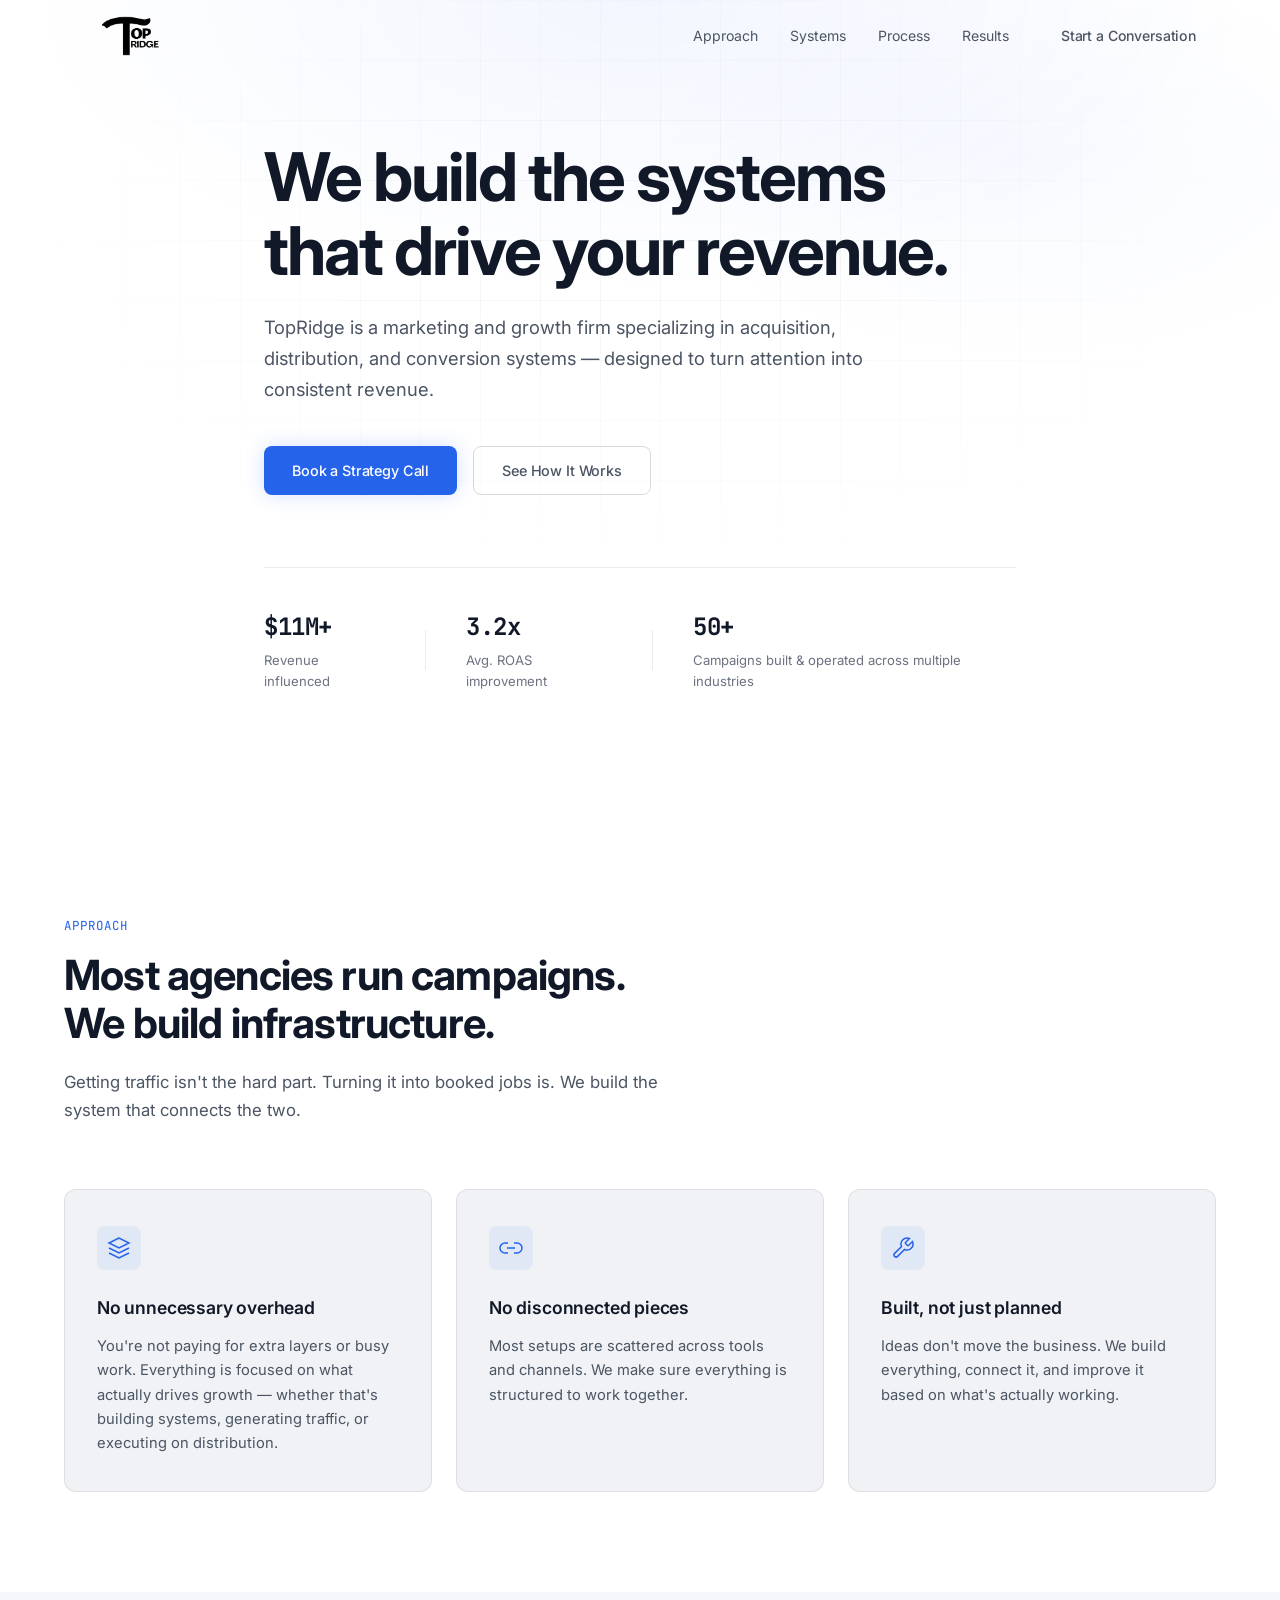
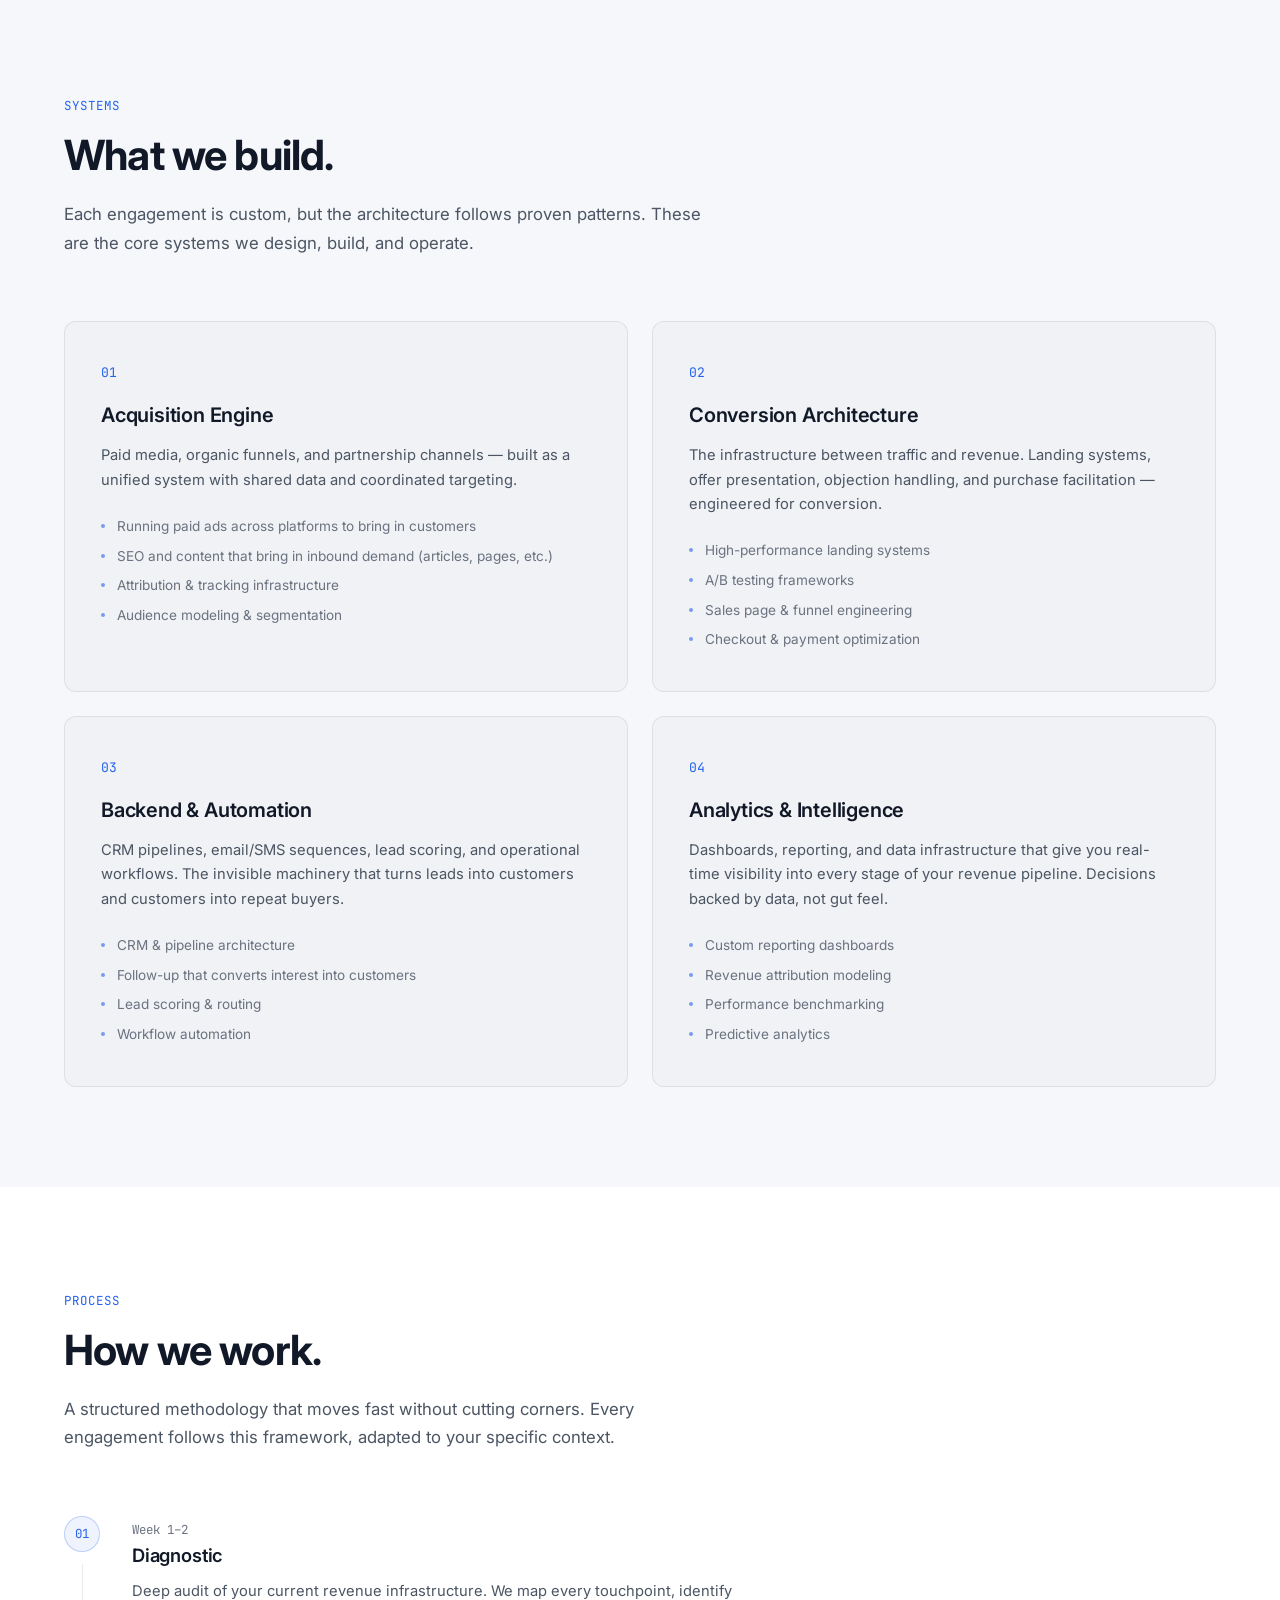
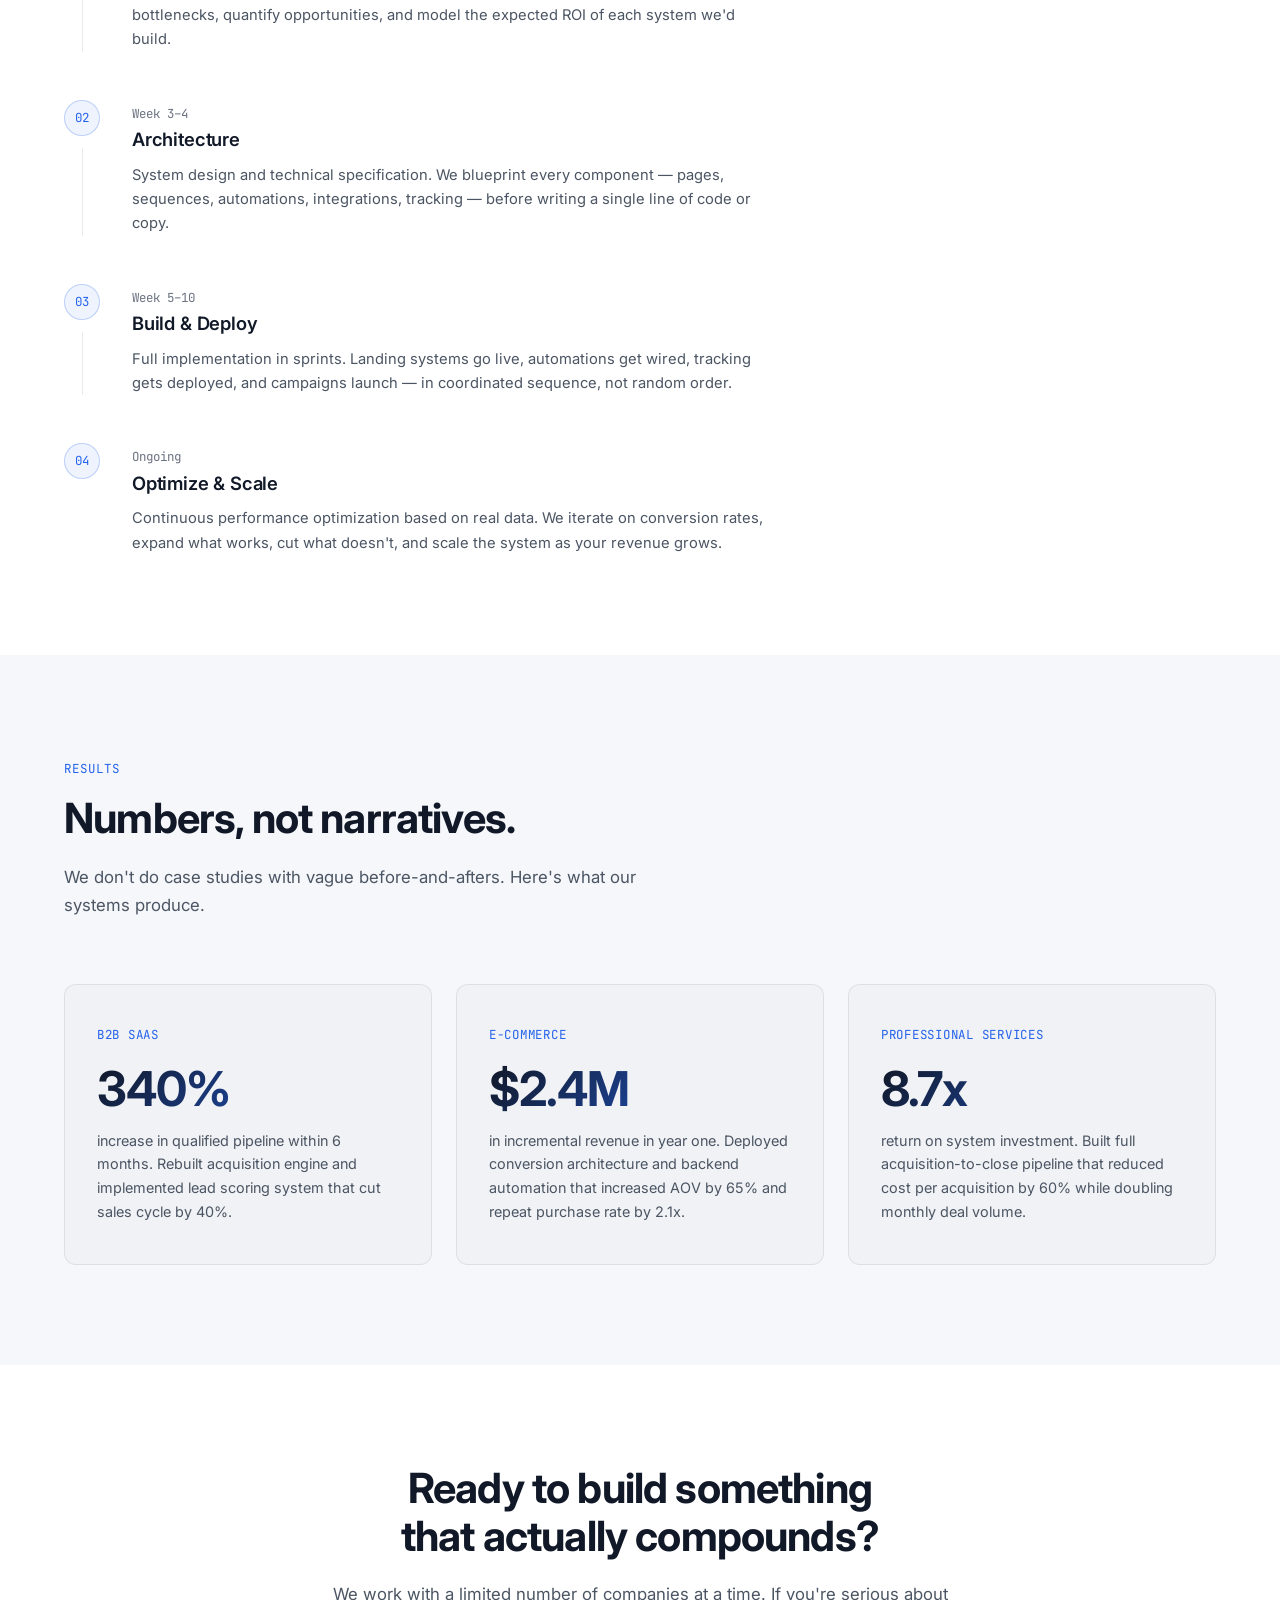
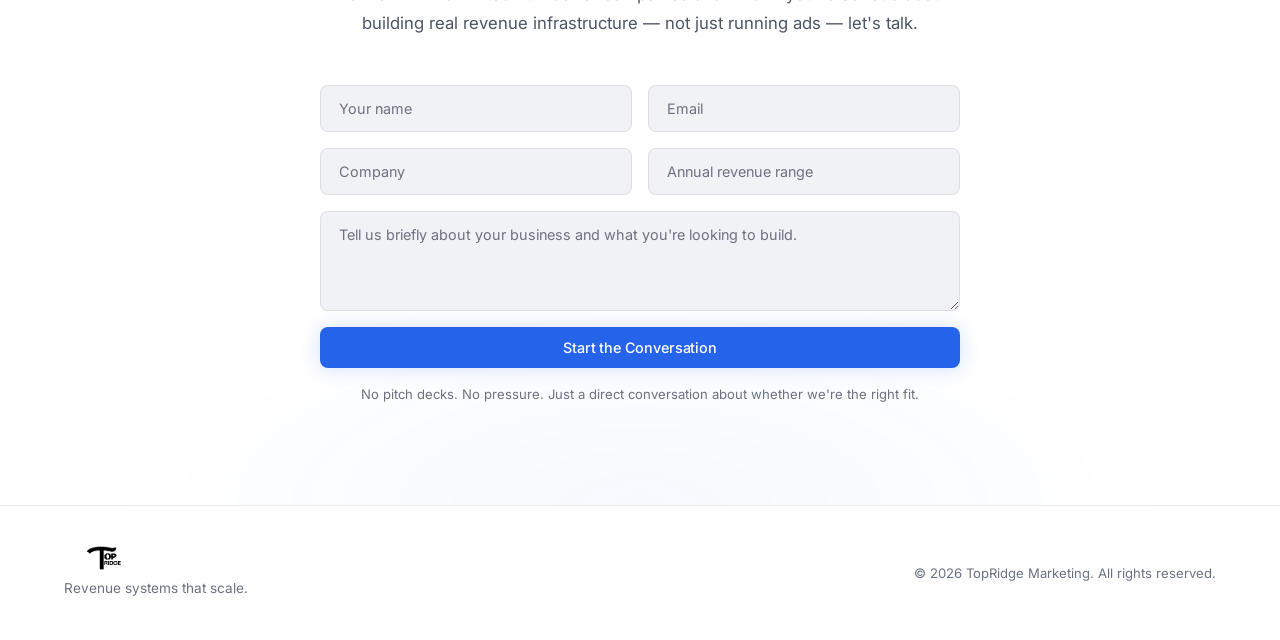
==== index.html @ 810e96fa "Increase hero/approach gaps, update system card copy" ====
<!DOCTYPE html>
<html lang="en">
<head>
  <meta charset="UTF-8">
  <meta name="viewport" content="width=device-width, initial-scale=1.0">
  <title>TopRidge Marketing — Revenue Systems That Scale</title>
  <meta name="description" content="TopRidge designs, builds, and scales systems that turn traffic into measurable revenue.">
  <link rel="preconnect" href="https://fonts.googleapis.com">
  <link rel="preconnect" href="https://fonts.gstatic.com" crossorigin>
  <link href="https://fonts.googleapis.com/css2?family=Inter:wght@300;400;500;600;700&family=JetBrains+Mono:wght@400;500&display=swap" rel="stylesheet">
  <link rel="stylesheet" href="styles.css">
  <link rel="icon" href="favicon.ico">
  <link rel="apple-touch-icon" href="apple-touch-icon.png">
</head>
<body>

  <!-- Navigation -->
  <nav class="nav" id="nav">
    <div class="nav-inner container">
      <a href="#" class="nav-logo"><img src="logo.png" alt="TopRidge" class="logo-img"></a>
      <div class="nav-links" id="navLinks">
        <a href="#approach">Approach</a>
        <a href="#systems">Systems</a>
        <a href="#process">Process</a>
        <a href="#results">Results</a>
        <a href="#contact" class="btn btn-sm">Start a Conversation</a>
      </div>
      <button class="nav-toggle" id="navToggle" aria-label="Toggle menu">
        <span></span><span></span>
      </button>
    </div>
  </nav>

  <!-- Hero -->
  <section class="hero">
    <div class="hero-bg">
      <div class="grid-overlay"></div>
    </div>
    <div class="container hero-content">
      <h1>We build the systems<br>that drive your revenue.</h1>
      <p class="hero-sub">TopRidge is a marketing and growth firm specializing in acquisition, distribution, and conversion systems — designed to turn attention into consistent revenue.</p>
      <div class="hero-actions">
        <a href="#contact" class="btn btn-primary">Book a Strategy Call</a>
        <a href="#approach" class="btn btn-ghost">See How It Works</a>
      </div>
      <div class="hero-metrics">
        <div class="metric">
          <span class="metric-value">$11M+</span>
          <span class="metric-label">Revenue influenced</span>
        </div>
        <div class="metric-divider"></div>
        <div class="metric">
          <span class="metric-value">3.2x</span>
          <span class="metric-label">Avg. ROAS improvement</span>
        </div>
        <div class="metric-divider"></div>
        <div class="metric">
          <span class="metric-value">50+</span>
          <span class="metric-label">Campaigns built & operated across multiple industries</span>
        </div>
      </div>
    </div>
  </section>

  <!-- Approach -->
  <section class="section" id="approach">
    <div class="container">
      <div class="section-header">
        <span class="section-tag">Approach</span>
        <h2>Most agencies run campaigns.<br>We build infrastructure.</h2>
        <p class="section-desc">Getting traffic isn't the hard part. Turning it into booked jobs is. We build the system that connects the two.</p>
      </div>
      <div class="approach-grid">
        <div class="approach-card">
          <div class="approach-icon">
            <svg width="24" height="24" viewBox="0 0 24 24" fill="none" stroke="currentColor" stroke-width="1.5">
              <path d="M12 2L2 7l10 5 10-5-10-5z"/><path d="M2 17l10 5 10-5"/><path d="M2 12l10 5 10-5"/>
            </svg>
          </div>
          <h3>No unnecessary overhead</h3>
          <p>You're not paying for extra layers or busy work. Everything is focused on what actually drives growth — whether that's building systems, generating traffic, or executing on distribution.</p>
        </div>
        <div class="approach-card">
          <div class="approach-icon">
            <svg width="24" height="24" viewBox="0 0 24 24" fill="none" stroke="currentColor" stroke-width="1.5">
              <path d="M15 7h3a5 5 0 0 1 0 10h-3M9 17H6a5 5 0 0 1 0-10h3"/><line x1="8" y1="12" x2="16" y2="12"/>
            </svg>
          </div>
          <h3>No disconnected pieces</h3>
          <p>Most setups are scattered across tools and channels. We make sure everything is structured to work together.</p>
        </div>
        <div class="approach-card">
          <div class="approach-icon">
            <svg width="24" height="24" viewBox="0 0 24 24" fill="none" stroke="currentColor" stroke-width="1.5">
              <path d="M14.7 6.3a1 1 0 0 0 0 1.4l1.6 1.6a1 1 0 0 0 1.4 0l3.77-3.77a6 6 0 0 1-7.94 7.94l-6.91 6.91a2.12 2.12 0 0 1-3-3l6.91-6.91a6 6 0 0 1 7.94-7.94l-3.76 3.76z"/>
            </svg>
          </div>
          <h3>Built, not just planned</h3>
          <p>Ideas don't move the business. We build everything, connect it, and improve it based on what's actually working.</p>
        </div>
      </div>
    </div>
  </section>

  <!-- Systems -->
  <section class="section section-dark" id="systems">
    <div class="container">
      <div class="section-header">
        <span class="section-tag">Systems</span>
        <h2>What we build.</h2>
        <p class="section-desc">Each engagement is custom, but the architecture follows proven patterns. These are the core systems we design, build, and operate.</p>
      </div>
      <div class="systems-grid">
        <div class="system-card">
          <div class="system-number">01</div>
          <h3>Acquisition Engine</h3>
          <p>Paid media, organic funnels, and partnership channels — built as a unified system with shared data and coordinated targeting.</p>
          <ul class="system-details">
            <li>Running paid ads across platforms to bring in customers</li>
            <li>SEO and content that bring in inbound demand (articles, pages, etc.)</li>
            <li>Attribution & tracking infrastructure</li>
            <li>Audience modeling & segmentation</li>
          </ul>
        </div>
        <div class="system-card">
          <div class="system-number">02</div>
          <h3>Conversion Architecture</h3>
          <p>The infrastructure between traffic and revenue. Landing systems, offer presentation, objection handling, and purchase facilitation — engineered for conversion.</p>
          <ul class="system-details">
            <li>High-performance landing systems</li>
            <li>A/B testing frameworks</li>
            <li>Sales page & funnel engineering</li>
            <li>Checkout & payment optimization</li>
          </ul>
        </div>
        <div class="system-card">
          <div class="system-number">03</div>
          <h3>Backend & Automation</h3>
          <p>CRM pipelines, email/SMS sequences, lead scoring, and operational workflows. The invisible machinery that turns leads into customers and customers into repeat buyers.</p>
          <ul class="system-details">
            <li>CRM & pipeline architecture</li>
            <li>Follow-up that converts interest into customers</li>
            <li>Lead scoring & routing</li>
            <li>Workflow automation</li>
          </ul>
        </div>
        <div class="system-card">
          <div class="system-number">04</div>
          <h3>Analytics & Intelligence</h3>
          <p>Dashboards, reporting, and data infrastructure that give you real-time visibility into every stage of your revenue pipeline. Decisions backed by data, not gut feel.</p>
          <ul class="system-details">
            <li>Custom reporting dashboards</li>
            <li>Revenue attribution modeling</li>
            <li>Performance benchmarking</li>
            <li>Predictive analytics</li>
          </ul>
        </div>
      </div>
    </div>
  </section>

  <!-- Process -->
  <section class="section" id="process">
    <div class="container">
      <div class="section-header">
        <span class="section-tag">Process</span>
        <h2>How we work.</h2>
        <p class="section-desc">A structured methodology that moves fast without cutting corners. Every engagement follows this framework, adapted to your specific context.</p>
      </div>
      <div class="process-timeline">
        <div class="process-step">
          <div class="process-marker">
            <span class="process-num">01</span>
            <div class="process-line"></div>
          </div>
          <div class="process-content">
            <span class="process-duration">Week 1–2</span>
            <h3>Diagnostic</h3>
            <p>Deep audit of your current revenue infrastructure. We map every touchpoint, identify bottlenecks, quantify opportunities, and model the expected ROI of each system we'd build.</p>
          </div>
        </div>
        <div class="process-step">
          <div class="process-marker">
            <span class="process-num">02</span>
            <div class="process-line"></div>
          </div>
          <div class="process-content">
            <span class="process-duration">Week 3–4</span>
            <h3>Architecture</h3>
            <p>System design and technical specification. We blueprint every component — pages, sequences, automations, integrations, tracking — before writing a single line of code or copy.</p>
          </div>
        </div>
        <div class="process-step">
          <div class="process-marker">
            <span class="process-num">03</span>
            <div class="process-line"></div>
          </div>
          <div class="process-content">
            <span class="process-duration">Week 5–10</span>
            <h3>Build & Deploy</h3>
            <p>Full implementation in sprints. Landing systems go live, automations get wired, tracking gets deployed, and campaigns launch — in coordinated sequence, not random order.</p>
          </div>
        </div>
        <div class="process-step">
          <div class="process-marker">
            <span class="process-num">04</span>
            <div class="process-line"></div>
          </div>
          <div class="process-content">
            <span class="process-duration">Ongoing</span>
            <h3>Optimize & Scale</h3>
            <p>Continuous performance optimization based on real data. We iterate on conversion rates, expand what works, cut what doesn't, and scale the system as your revenue grows.</p>
          </div>
        </div>
      </div>
    </div>
  </section>

  <!-- Results -->
  <section class="section section-dark" id="results">
    <div class="container">
      <div class="section-header">
        <span class="section-tag">Results</span>
        <h2>Numbers, not narratives.</h2>
        <p class="section-desc">We don't do case studies with vague before-and-afters. Here's what our systems produce.</p>
      </div>
      <div class="results-grid">
        <div class="result-card">
          <div class="result-category">B2B SaaS</div>
          <div class="result-stat">340%</div>
          <div class="result-context">increase in qualified pipeline within 6 months. Rebuilt acquisition engine and implemented lead scoring system that cut sales cycle by 40%.</div>
        </div>
        <div class="result-card">
          <div class="result-category">E-Commerce</div>
          <div class="result-stat">$2.4M</div>
          <div class="result-context">in incremental revenue in year one. Deployed conversion architecture and backend automation that increased AOV by 65% and repeat purchase rate by 2.1x.</div>
        </div>
        <div class="result-card">
          <div class="result-category">Professional Services</div>
          <div class="result-stat">8.7x</div>
          <div class="result-context">return on system investment. Built full acquisition-to-close pipeline that reduced cost per acquisition by 60% while doubling monthly deal volume.</div>
        </div>
      </div>
    </div>
  </section>

  <!-- CTA -->
  <section class="section section-cta" id="contact">
    <div class="container">
      <div class="cta-content">
        <h2>Ready to build something<br>that actually compounds?</h2>
        <p>We work with a limited number of companies at a time. If you're serious about building real revenue infrastructure — not just running ads — let's talk.</p>
        <div class="cta-form-wrapper">
          <form class="cta-form" id="contactForm" action="https://formspree.io/f/placeholder" method="POST">
            <div class="form-row">
              <input type="text" name="name" placeholder="Your name" required>
              <input type="email" name="email" placeholder="Email" required>
            </div>
            <div class="form-row">
              <input type="text" name="company" placeholder="Company">
              <input type="text" name="revenue" placeholder="Annual revenue range">
            </div>
            <textarea name="message" placeholder="Tell us briefly about your business and what you're looking to build." rows="4"></textarea>
            <button type="submit" class="btn btn-primary btn-full">Start the Conversation</button>
          </form>
          <p class="cta-note">No pitch decks. No pressure. Just a direct conversation about whether we're the right fit.</p>
        </div>
      </div>
    </div>
  </section>

  <!-- Footer -->
  <footer class="footer">
    <div class="container footer-inner">
      <div class="footer-left">
        <a href="#" class="nav-logo"><img src="logo.png" alt="TopRidge" height="24"></a>
        <p class="footer-tagline">Revenue systems that scale.</p>
      </div>
      <div class="footer-right">
        <p>&copy; 2026 TopRidge Marketing. All rights reserved.</p>
      </div>
    </div>
  </footer>

  <script src="main.js"></script>
</body>
</html>
---- styles.css ----
/* ============================================
   TopRidge Marketing — Stylesheet
   ============================================ */

:root {
  --bg-primary: #ffffff;
  --bg-secondary: #f5f7fa;
  --bg-card: #f0f2f5;
  --bg-card-hover: #e8ebf0;
  --border: rgba(0, 0, 0, 0.08);
  --border-hover: rgba(0, 0, 0, 0.15);
  
  --text-primary: #111827;
  --text-secondary: #4b5563;
  --text-muted: #6b7280;
  
  --accent: #2563eb;
  --accent-dim: rgba(37, 99, 235, 0.08);
  --accent-glow: rgba(37, 99, 235, 0.2);
  
  --font-sans: 'Inter', -apple-system, BlinkMacSystemFont, sans-serif;
  --font-mono: 'JetBrains Mono', monospace;
  
  --radius: 8px;
  --radius-lg: 12px;
  --transition: 0.2s ease;
}

*, *::before, *::after {
  margin: 0;
  padding: 0;
  box-sizing: border-box;
}

html {
  scroll-behavior: smooth;
  -webkit-font-smoothing: antialiased;
  -moz-osx-font-smoothing: grayscale;
}

body {
  font-family: var(--font-sans);
  background: var(--bg-primary);
  color: var(--text-primary);
  line-height: 1.6;
  overflow-x: hidden;
}

.container {
  max-width: 1200px;
  margin: 0 auto;
  padding: 0 24px;
}

a {
  color: inherit;
  text-decoration: none;
}

/* ---- Buttons ---- */

.btn {
  display: inline-flex;
  align-items: center;
  justify-content: center;
  padding: 12px 28px;
  border-radius: var(--radius);
  font-family: var(--font-sans);
  font-size: 0.9rem;
  font-weight: 500;
  letter-spacing: -0.01em;
  cursor: pointer;
  transition: all var(--transition);
  border: none;
  outline: none;
}

.btn-sm {
  padding: 8px 20px;
  font-size: 0.85rem;
}

.btn-primary {
  background: var(--accent);
  color: #fff;
  box-shadow: 0 0 20px var(--accent-glow);
}

.btn-primary:hover {
  background: #5d8aff;
  box-shadow: 0 0 30px var(--accent-glow);
  transform: translateY(-1px);
}

.btn-ghost {
  background: transparent;
  color: var(--text-secondary);
  border: 1px solid var(--border-hover);
}

.btn-ghost:hover {
  color: var(--text-primary);
  border-color: rgba(0, 0, 0, 0.25);
}

.btn-full {
  width: 100%;
}

/* ---- Navigation ---- */

.nav {
  position: fixed;
  top: 0;
  left: 0;
  right: 0;
  z-index: 100;
  padding: 16px 0;
  transition: all 0.3s ease;
}

.nav.scrolled {
  background: rgba(255, 255, 255, 0.9);
  backdrop-filter: blur(20px);
  border-bottom: 1px solid var(--border);
  padding: 12px 0;
}

.nav-inner {
  display: flex;
  align-items: center;
  justify-content: space-between;
}

.nav-logo {
  display: flex;
  align-items: center;
  gap: 10px;
  font-weight: 600;
  font-size: 1.1rem;
  letter-spacing: -0.02em;
}

.logo-img {
  height: 40px;
  width: auto;
  display: block;
}

.logo-mark {
  color: var(--accent);
}

.nav-links {
  display: flex;
  align-items: center;
  gap: 32px;
}

.nav-links a {
  font-size: 0.88rem;
  color: var(--text-secondary);
  transition: color var(--transition);
}

.nav-links a:hover {
  color: var(--text-primary);
}

.nav-toggle {
  display: none;
  flex-direction: column;
  gap: 5px;
  background: none;
  border: none;
  cursor: pointer;
  padding: 4px;
}

.nav-toggle span {
  display: block;
  width: 22px;
  height: 1.5px;
  background: var(--text-secondary);
  transition: all 0.3s ease;
}

/* ---- Hero ---- */

.hero {
  position: relative;
  display: flex;
  align-items: center;
  padding: 140px 0 120px;
  overflow: hidden;
}

.hero-bg {
  position: absolute;
  inset: 0;
  background: 
    radial-gradient(ellipse 80% 60% at 50% 0%, rgba(37, 99, 235, 0.06) 0%, transparent 60%),
    radial-gradient(ellipse 60% 50% at 80% 20%, rgba(37, 99, 235, 0.03) 0%, transparent 50%);
}

.grid-overlay {
  position: absolute;
  inset: 0;
  background-image: 
    linear-gradient(rgba(0, 0, 0, 0.03) 1px, transparent 1px),
    linear-gradient(90deg, rgba(0, 0, 0, 0.03) 1px, transparent 1px);
  background-size: 60px 60px;
  mask-image: radial-gradient(ellipse 70% 60% at 50% 30%, black 20%, transparent 70%);
  -webkit-mask-image: radial-gradient(ellipse 70% 60% at 50% 30%, black 20%, transparent 70%);
}

.hero-content {
  position: relative;
  z-index: 1;
  max-width: 800px;
}

.hero-badge {
  display: inline-block;
  padding: 6px 16px;
  background: var(--accent-dim);
  border: 1px solid rgba(74, 124, 255, 0.15);
  border-radius: 100px;
  font-size: 0.82rem;
  color: var(--accent);
  font-weight: 500;
  margin-bottom: 28px;
  letter-spacing: -0.01em;
}

.hero h1 {
  font-size: clamp(2.5rem, 5.5vw, 4.2rem);
  font-weight: 700;
  line-height: 1.1;
  letter-spacing: -0.03em;
  margin-bottom: 24px;
}

.hero-sub {
  font-size: 1.15rem;
  color: var(--text-secondary);
  line-height: 1.7;
  max-width: 600px;
  margin-bottom: 40px;
}

.hero-actions {
  display: flex;
  gap: 16px;
  margin-bottom: 72px;
}

.hero-metrics {
  display: flex;
  align-items: center;
  gap: 40px;
  padding-top: 40px;
  border-top: 1px solid var(--border);
}

.metric-value {
  display: block;
  font-size: 1.5rem;
  font-weight: 700;
  letter-spacing: -0.02em;
  font-family: var(--font-mono);
}

.metric-label {
  display: block;
  font-size: 0.82rem;
  color: var(--text-muted);
  margin-top: 4px;
}

.metric-divider {
  width: 1px;
  height: 40px;
  background: var(--border);
}

/* ---- Sections ---- */

.section {
  padding: 100px 0;
}

.section-dark {
  background: var(--bg-secondary);
}

.section-header {
  max-width: 640px;
  margin-bottom: 64px;
}

.section-tag {
  display: inline-block;
  font-family: var(--font-mono);
  font-size: 0.78rem;
  color: var(--accent);
  text-transform: uppercase;
  letter-spacing: 0.08em;
  margin-bottom: 16px;
}

.section-header h2 {
  font-size: clamp(1.8rem, 3.5vw, 2.6rem);
  font-weight: 700;
  line-height: 1.15;
  letter-spacing: -0.02em;
  margin-bottom: 20px;
}

.section-desc {
  font-size: 1.05rem;
  color: var(--text-secondary);
  line-height: 1.7;
}

/* ---- Approach Grid ---- */

.approach-grid {
  display: grid;
  grid-template-columns: repeat(3, 1fr);
  gap: 24px;
}

.approach-card {
  padding: 36px 32px;
  background: var(--bg-card);
  border: 1px solid var(--border);
  border-radius: var(--radius-lg);
  transition: all var(--transition);
}

.approach-card:hover {
  background: var(--bg-card-hover);
  border-color: var(--border-hover);
  transform: translateY(-2px);
}

.approach-icon {
  width: 44px;
  height: 44px;
  display: flex;
  align-items: center;
  justify-content: center;
  background: var(--accent-dim);
  border-radius: var(--radius);
  color: var(--accent);
  margin-bottom: 24px;
}

.approach-card h3 {
  font-size: 1.1rem;
  font-weight: 600;
  margin-bottom: 12px;
  letter-spacing: -0.01em;
}

.approach-card p {
  font-size: 0.92rem;
  color: var(--text-secondary);
  line-height: 1.65;
}

/* ---- Systems Grid ---- */

.systems-grid {
  display: grid;
  grid-template-columns: repeat(2, 1fr);
  gap: 24px;
}

.system-card {
  padding: 40px 36px;
  background: var(--bg-card);
  border: 1px solid var(--border);
  border-radius: var(--radius-lg);
  transition: all var(--transition);
}

.system-card:hover {
  border-color: var(--border-hover);
}

.system-number {
  font-family: var(--font-mono);
  font-size: 0.82rem;
  color: var(--accent);
  margin-bottom: 16px;
}

.system-card h3 {
  font-size: 1.25rem;
  font-weight: 600;
  letter-spacing: -0.01em;
  margin-bottom: 12px;
}

.system-card p {
  font-size: 0.92rem;
  color: var(--text-secondary);
  line-height: 1.65;
  margin-bottom: 24px;
}

.system-details {
  list-style: none;
  display: flex;
  flex-direction: column;
  gap: 8px;
}

.system-details li {
  font-size: 0.85rem;
  color: var(--text-muted);
  padding-left: 16px;
  position: relative;
}

.system-details li::before {
  content: '';
  position: absolute;
  left: 0;
  top: 8px;
  width: 4px;
  height: 4px;
  background: var(--accent);
  border-radius: 50%;
  opacity: 0.6;
}

/* ---- Process Timeline ---- */

.process-timeline {
  max-width: 700px;
}

.process-step {
  display: flex;
  gap: 32px;
  padding-bottom: 48px;
}

.process-step:last-child {
  padding-bottom: 0;
}

.process-step:last-child .process-line {
  display: none;
}

.process-marker {
  display: flex;
  flex-direction: column;
  align-items: center;
  flex-shrink: 0;
}

.process-num {
  font-family: var(--font-mono);
  font-size: 0.78rem;
  color: var(--accent);
  width: 36px;
  height: 36px;
  display: flex;
  align-items: center;
  justify-content: center;
  background: var(--accent-dim);
  border: 1px solid rgba(37, 99, 235, 0.25);
  border-radius: 50%;
  flex-shrink: 0;
}

.process-line {
  width: 1px;
  flex: 1;
  background: var(--border);
  margin-top: 12px;
}

.process-duration {
  font-family: var(--font-mono);
  font-size: 0.78rem;
  color: var(--text-muted);
  margin-bottom: 8px;
}

.process-content h3 {
  font-size: 1.15rem;
  font-weight: 600;
  letter-spacing: -0.01em;
  margin-bottom: 8px;
}

.process-content p {
  font-size: 0.92rem;
  color: var(--text-secondary);
  line-height: 1.65;
}

/* ---- Results ---- */

.results-grid {
  display: grid;
  grid-template-columns: repeat(3, 1fr);
  gap: 24px;
}

.result-card {
  padding: 40px 32px;
  background: var(--bg-card);
  border: 1px solid var(--border);
  border-radius: var(--radius-lg);
  transition: all var(--transition);
}

.result-card:hover {
  border-color: var(--border-hover);
  transform: translateY(-2px);
}

.result-category {
  font-family: var(--font-mono);
  font-size: 0.78rem;
  color: var(--accent);
  text-transform: uppercase;
  letter-spacing: 0.06em;
  margin-bottom: 20px;
}

.result-stat {
  font-size: 3rem;
  font-weight: 700;
  letter-spacing: -0.03em;
  line-height: 1;
  margin-bottom: 16px;
  background: linear-gradient(135deg, #111827 0%, var(--accent) 100%);
  -webkit-background-clip: text;
  -webkit-text-fill-color: transparent;
  background-clip: text;
}

.result-context {
  font-size: 0.9rem;
  color: var(--text-secondary);
  line-height: 1.65;
}

/* ---- CTA / Contact ---- */

.section-cta {
  background: 
    radial-gradient(ellipse 70% 50% at 50% 100%, rgba(37, 99, 235, 0.04) 0%, transparent 60%),
    var(--bg-primary);
}

.cta-content {
  max-width: 640px;
  margin: 0 auto;
  text-align: center;
}

.cta-content h2 {
  font-size: clamp(1.8rem, 3.5vw, 2.6rem);
  font-weight: 700;
  letter-spacing: -0.02em;
  line-height: 1.15;
  margin-bottom: 20px;
}

.cta-content > p {
  font-size: 1.05rem;
  color: var(--text-secondary);
  line-height: 1.7;
  margin-bottom: 48px;
}

.cta-form {
  display: flex;
  flex-direction: column;
  gap: 16px;
  text-align: left;
}

.form-row {
  display: grid;
  grid-template-columns: 1fr 1fr;
  gap: 16px;
}

.cta-form input,
.cta-form textarea {
  width: 100%;
  padding: 14px 18px;
  background: var(--bg-card);
  border: 1px solid var(--border);
  border-radius: var(--radius);
  color: var(--text-primary);
  font-family: var(--font-sans);
  font-size: 0.9rem;
  outline: none;
  transition: border-color var(--transition);
}

.cta-form input::placeholder,
.cta-form textarea::placeholder {
  color: var(--text-muted);
}

.cta-form input:focus,
.cta-form textarea:focus {
  border-color: var(--accent);
}

.cta-form textarea {
  resize: vertical;
  min-height: 100px;
}

.cta-note {
  font-size: 0.82rem;
  color: var(--text-muted);
  margin-top: 16px;
  text-align: center;
}

/* ---- Footer ---- */

.footer {
  padding: 40px 0;
  border-top: 1px solid var(--border);
}

.footer-inner {
  display: flex;
  align-items: center;
  justify-content: space-between;
}

.footer-tagline {
  font-size: 0.85rem;
  color: var(--text-muted);
  margin-top: 8px;
}

.footer-right p {
  font-size: 0.82rem;
  color: var(--text-muted);
}

/* ---- Animations ---- */

.fade-up {
  opacity: 0;
  transform: translateY(24px);
  transition: opacity 0.6s ease, transform 0.6s ease;
}

.fade-up.visible {
  opacity: 1;
  transform: translateY(0);
}

/* ---- Responsive ---- */

@media (max-width: 900px) {
  .approach-grid,
  .results-grid {
    grid-template-columns: 1fr;
  }
  
  .systems-grid {
    grid-template-columns: 1fr;
  }
  
  .hero-metrics {
    flex-direction: column;
    align-items: flex-start;
    gap: 24px;
  }
  
  .metric-divider {
    display: none;
  }
  
  .form-row {
    grid-template-columns: 1fr;
  }
}

@media (max-width: 768px) {
  .nav-links {
    display: none;
    position: fixed;
    top: 0;
    left: 0;
    right: 0;
    bottom: 0;
    background: var(--bg-primary);
    border: none;
    flex-direction: column;
    align-items: center;
    justify-content: center;
    gap: 28px;
    z-index: 99;
  }
  
  .nav-links.open {
    display: flex;
  }
  
  .nav-links a {
    font-size: 1.1rem;
  }
  
  .nav-toggle {
    display: flex;
    z-index: 101;
  }
  
  .nav-toggle.active span:first-child {
    transform: rotate(45deg) translate(4px, 4px);
  }
  
  .nav-toggle.active span:last-child {
    transform: rotate(-45deg) translate(4px, -4px);
  }
  
  .hero {
    padding: 80px 0 40px;
  }
  
  .nav-logo {
    margin-left: 0;
    flex-shrink: 0;
  }
  
  .hero-actions {
    flex-direction: column;
    margin-bottom: 48px;
  }
  
  .section {
    padding: 60px 0;
  }
  
  .footer-inner {
    flex-direction: column;
    gap: 16px;
    text-align: center;
  }
}
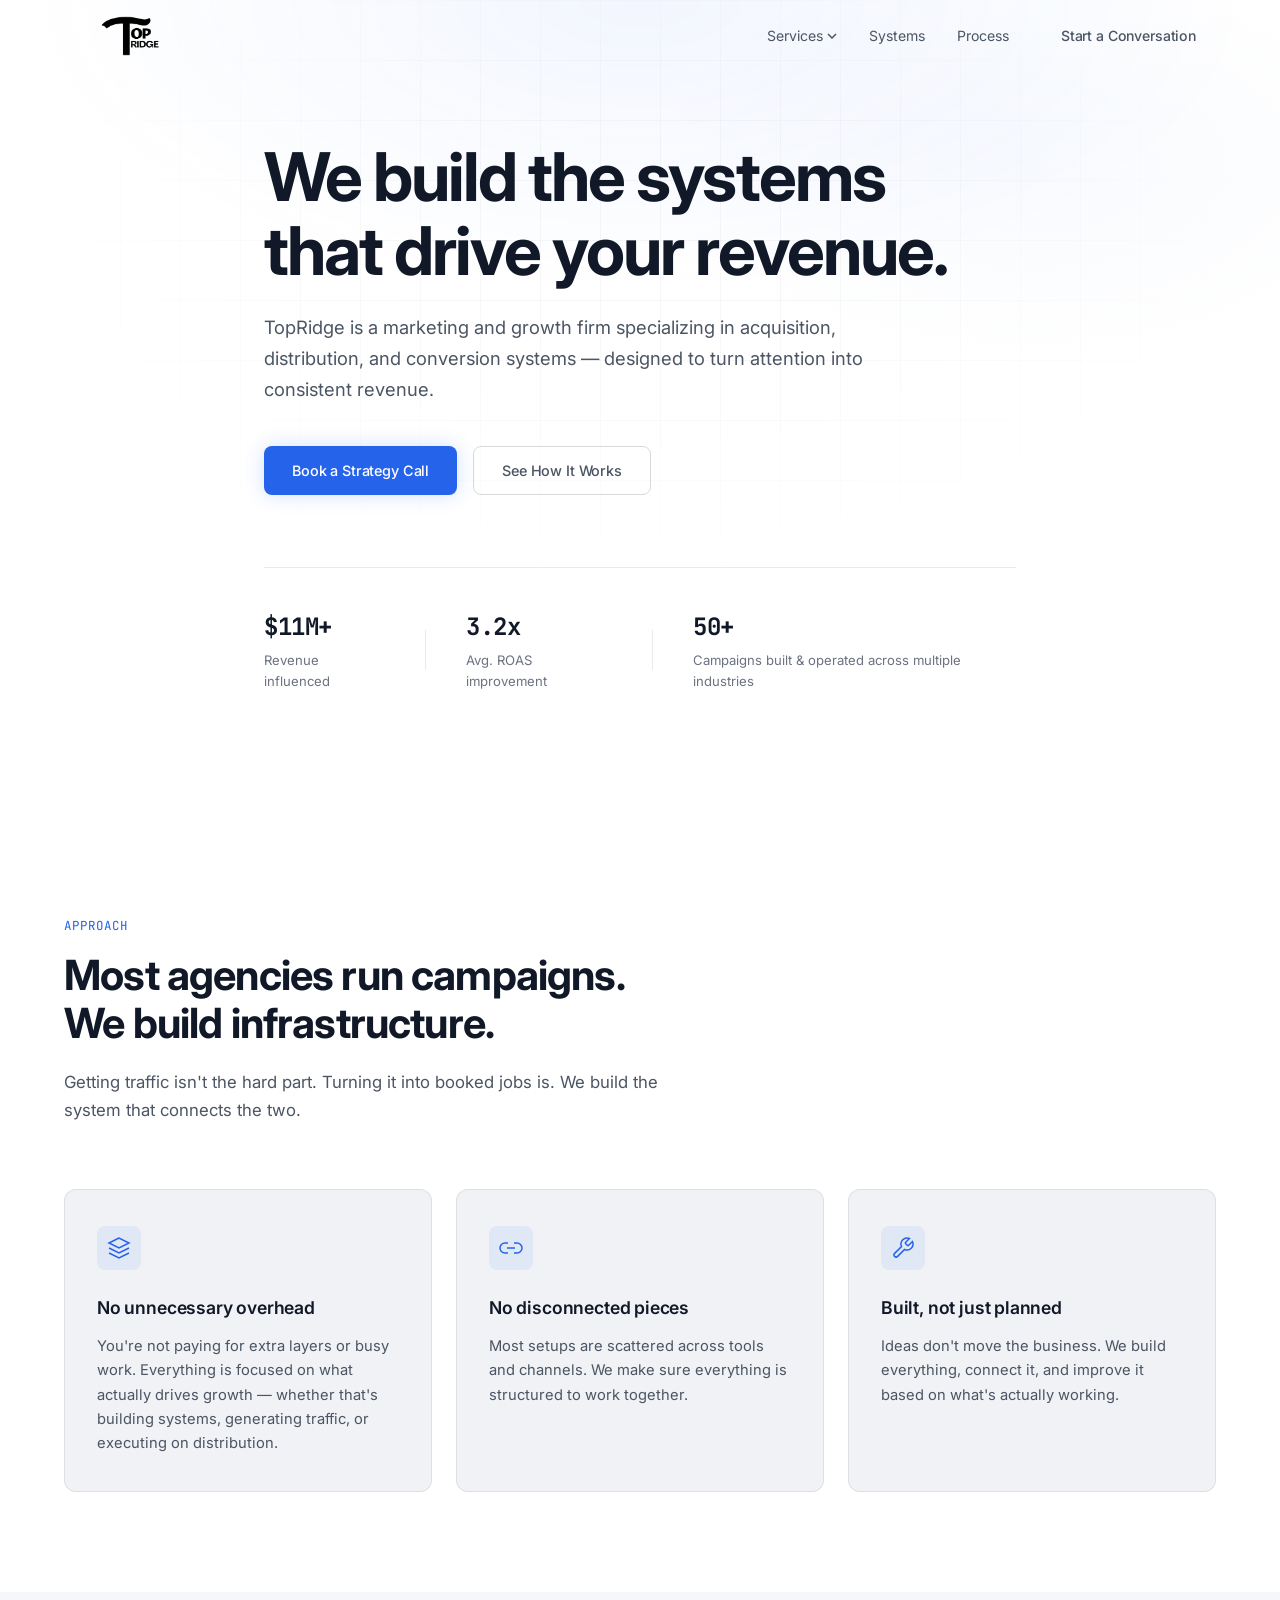
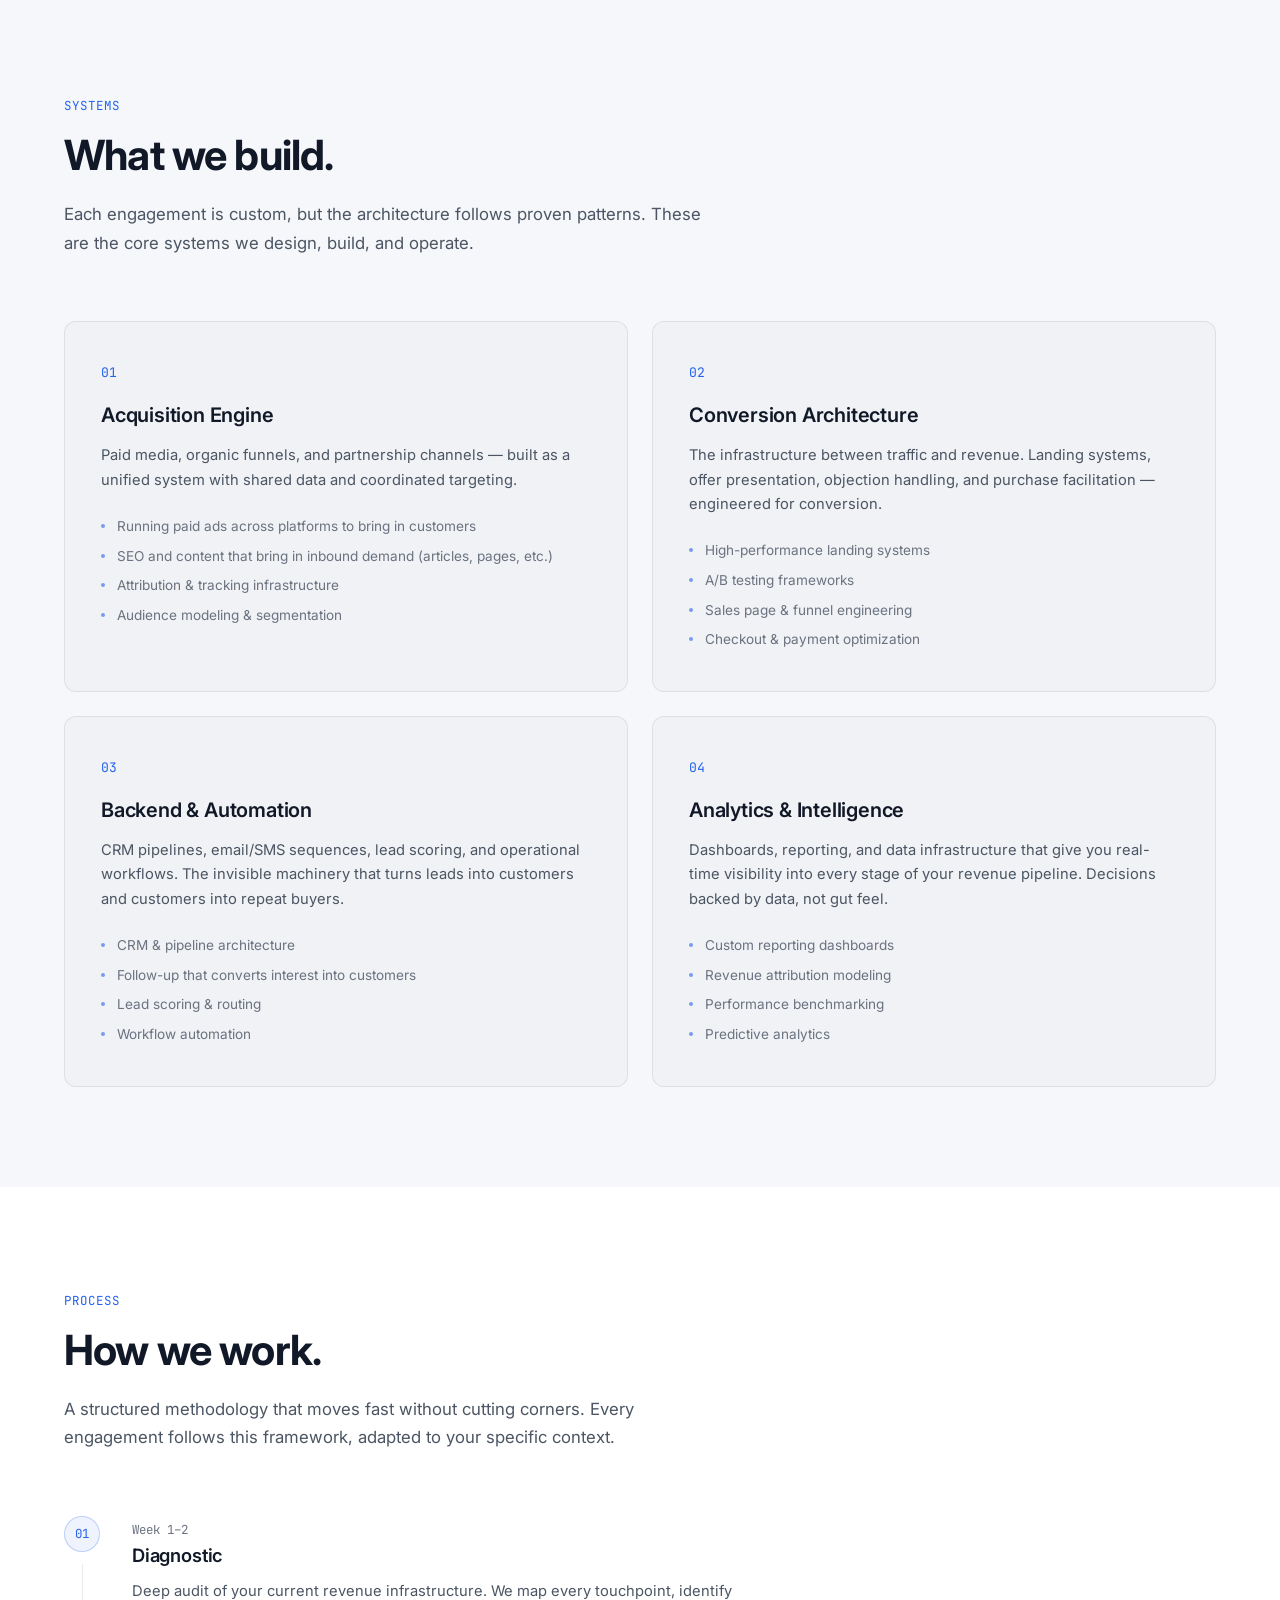
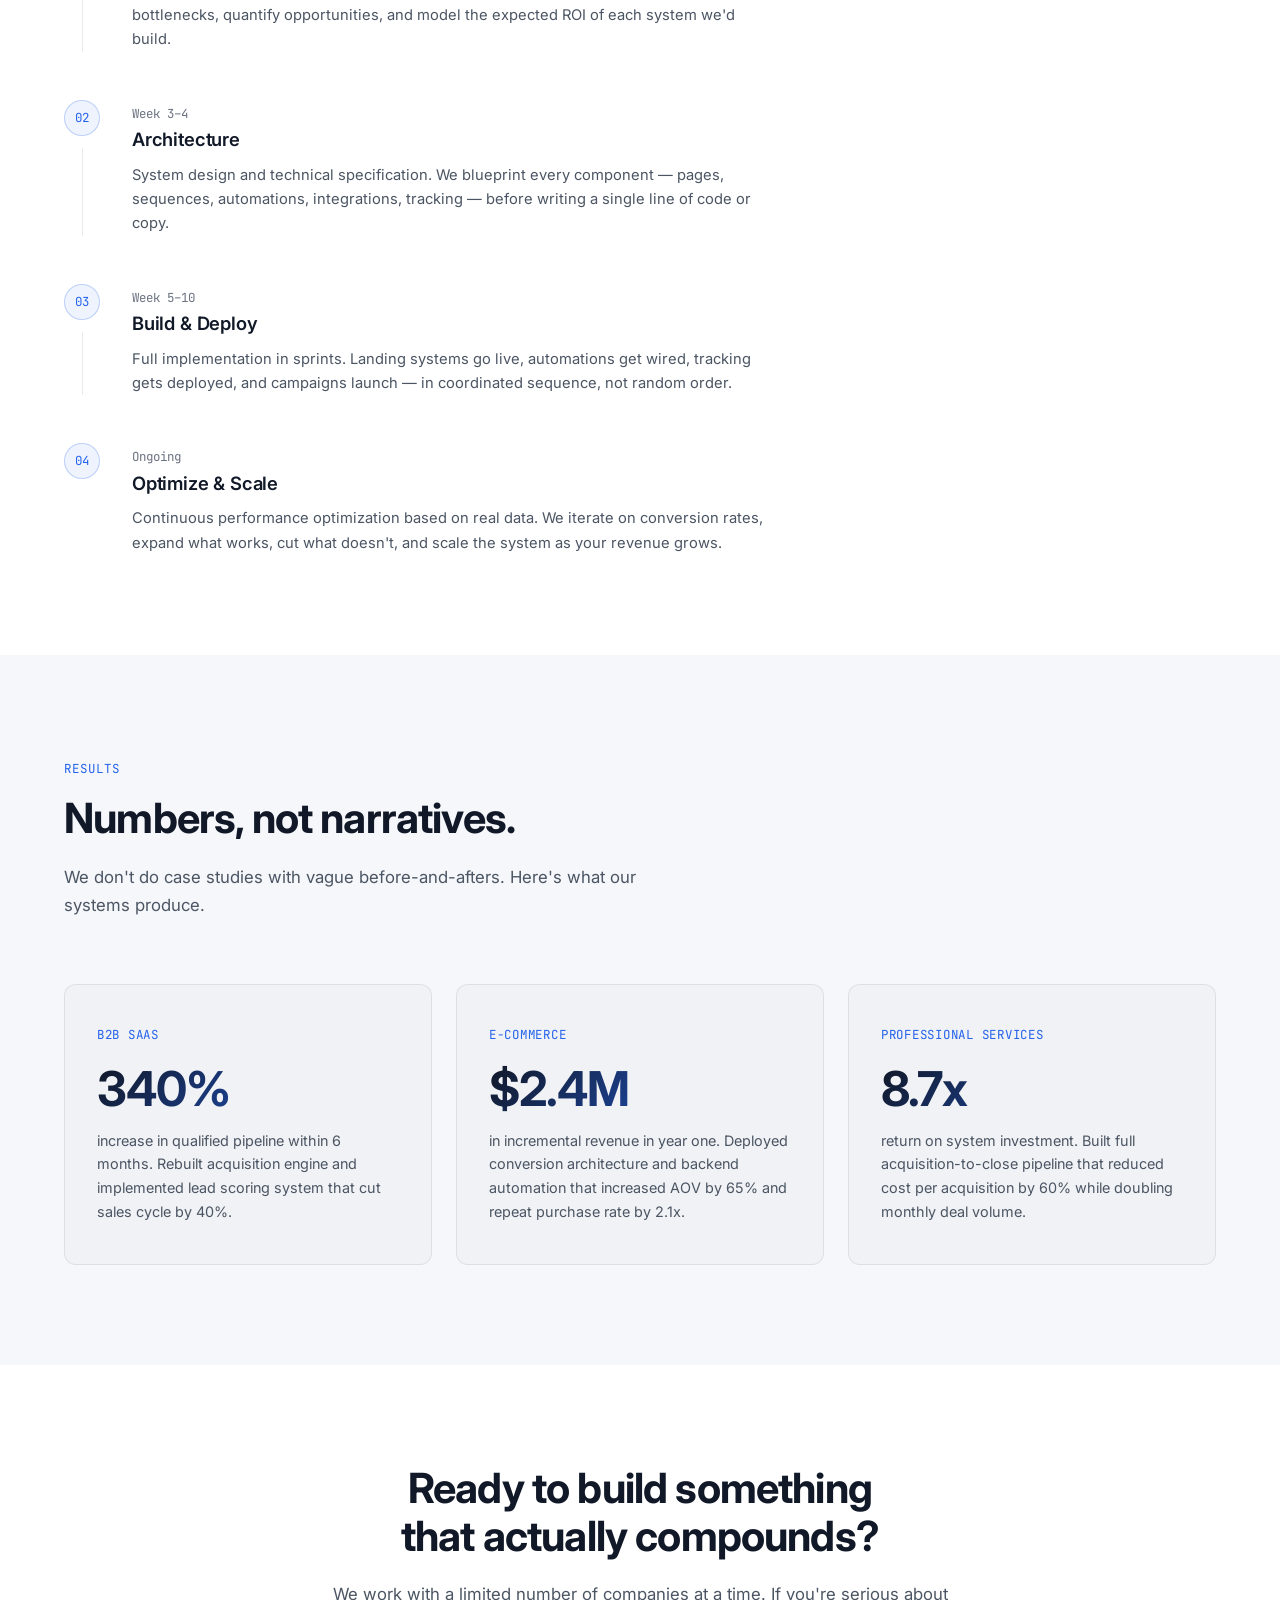
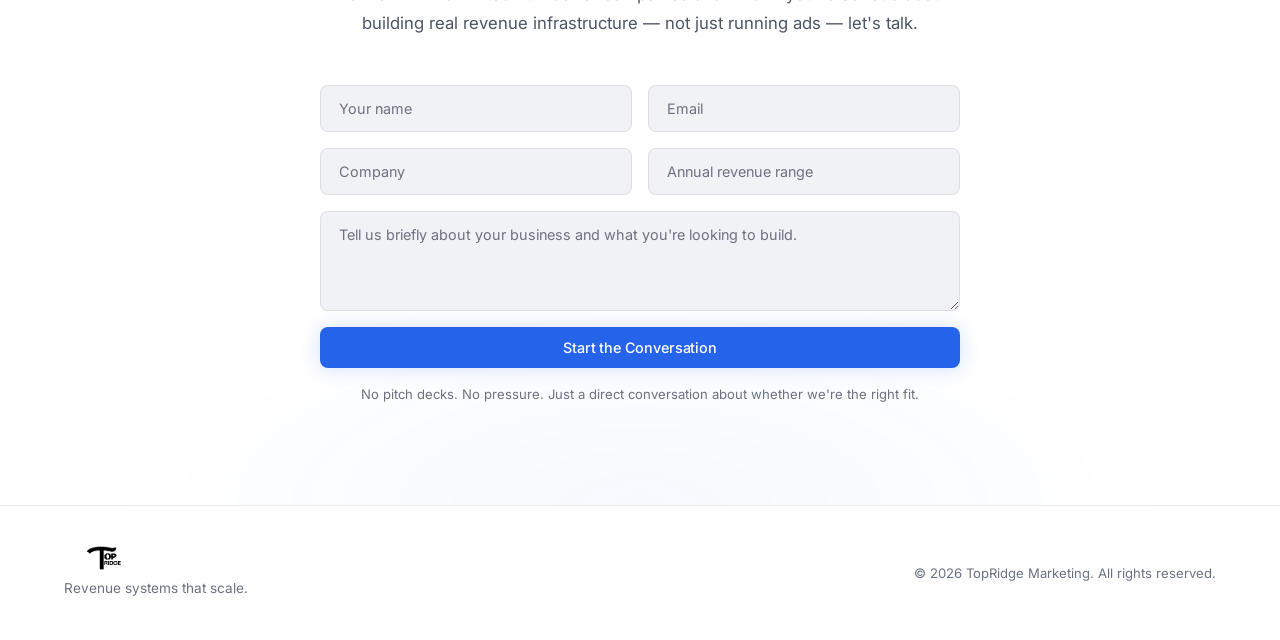
==== commit 2994f6cd: "Add Services dropdown, create service page slugs" ====
--- a/index.html
+++ b/index.html
@@ -19,10 +19,17 @@
     <div class="nav-inner container">
       <a href="#" class="nav-logo"><img src="logo.png" alt="TopRidge" class="logo-img"></a>
       <div class="nav-links" id="navLinks">
-        <a href="#approach">Approach</a>
+        <div class="nav-dropdown">
+          <a href="#" class="nav-dropdown-toggle">Services <svg width="10" height="6" viewBox="0 0 10 6" fill="none" stroke="currentColor" stroke-width="1.5"><path d="M1 1l4 4 4-4"/></svg></a>
+          <div class="nav-dropdown-menu">
+            <a href="/growth">Growth</a>
+            <a href="/conversion">Conversion</a>
+            <a href="/operations">Operations</a>
+            <a href="/consulting">Consulting / Strategy</a>
+          </div>
+        </div>
         <a href="#systems">Systems</a>
         <a href="#process">Process</a>
-        <a href="#results">Results</a>
         <a href="#contact" class="btn btn-sm">Start a Conversation</a>
       </div>
       <button class="nav-toggle" id="navToggle" aria-label="Toggle menu">
--- a/styles.css
+++ b/styles.css
@@ -164,6 +164,61 @@
 }
 
 .nav-links a:hover {
+  color: var(--text-primary);
+}
+
+/* ---- Nav Dropdown ---- */
+
+.nav-dropdown {
+  position: relative;
+}
+
+.nav-dropdown-toggle {
+  display: flex;
+  align-items: center;
+  gap: 4px;
+  cursor: pointer;
+}
+
+.nav-dropdown-toggle svg {
+  transition: transform 0.2s ease;
+}
+
+.nav-dropdown:hover .nav-dropdown-toggle svg {
+  transform: rotate(180deg);
+}
+
+.nav-dropdown-menu {
+  position: absolute;
+  top: calc(100% + 12px);
+  left: 50%;
+  transform: translateX(-50%);
+  min-width: 200px;
+  background: var(--bg-primary);
+  border: 1px solid var(--border);
+  border-radius: var(--radius-lg);
+  padding: 8px 0;
+  box-shadow: 0 8px 30px rgba(0, 0, 0, 0.08);
+  opacity: 0;
+  visibility: hidden;
+  transition: all 0.2s ease;
+}
+
+.nav-dropdown:hover .nav-dropdown-menu {
+  opacity: 1;
+  visibility: visible;
+}
+
+.nav-dropdown-menu a {
+  display: block;
+  padding: 10px 20px;
+  font-size: 0.88rem;
+  color: var(--text-secondary);
+  transition: all var(--transition);
+}
+
+.nav-dropdown-menu a:hover {
+  background: var(--bg-secondary);
   color: var(--text-primary);
 }
 
@@ -726,6 +781,22 @@
     z-index: 101;
   }
   
+  .nav-dropdown-menu {
+    position: static;
+    transform: none;
+    box-shadow: none;
+    border: none;
+    opacity: 1;
+    visibility: visible;
+    padding: 8px 0;
+    background: transparent;
+  }
+  
+  .nav-dropdown-menu a {
+    font-size: 1rem;
+    padding: 8px 16px;
+  }
+  
   .nav-toggle.active span:first-child {
     transform: rotate(45deg) translate(4px, 4px);
   }
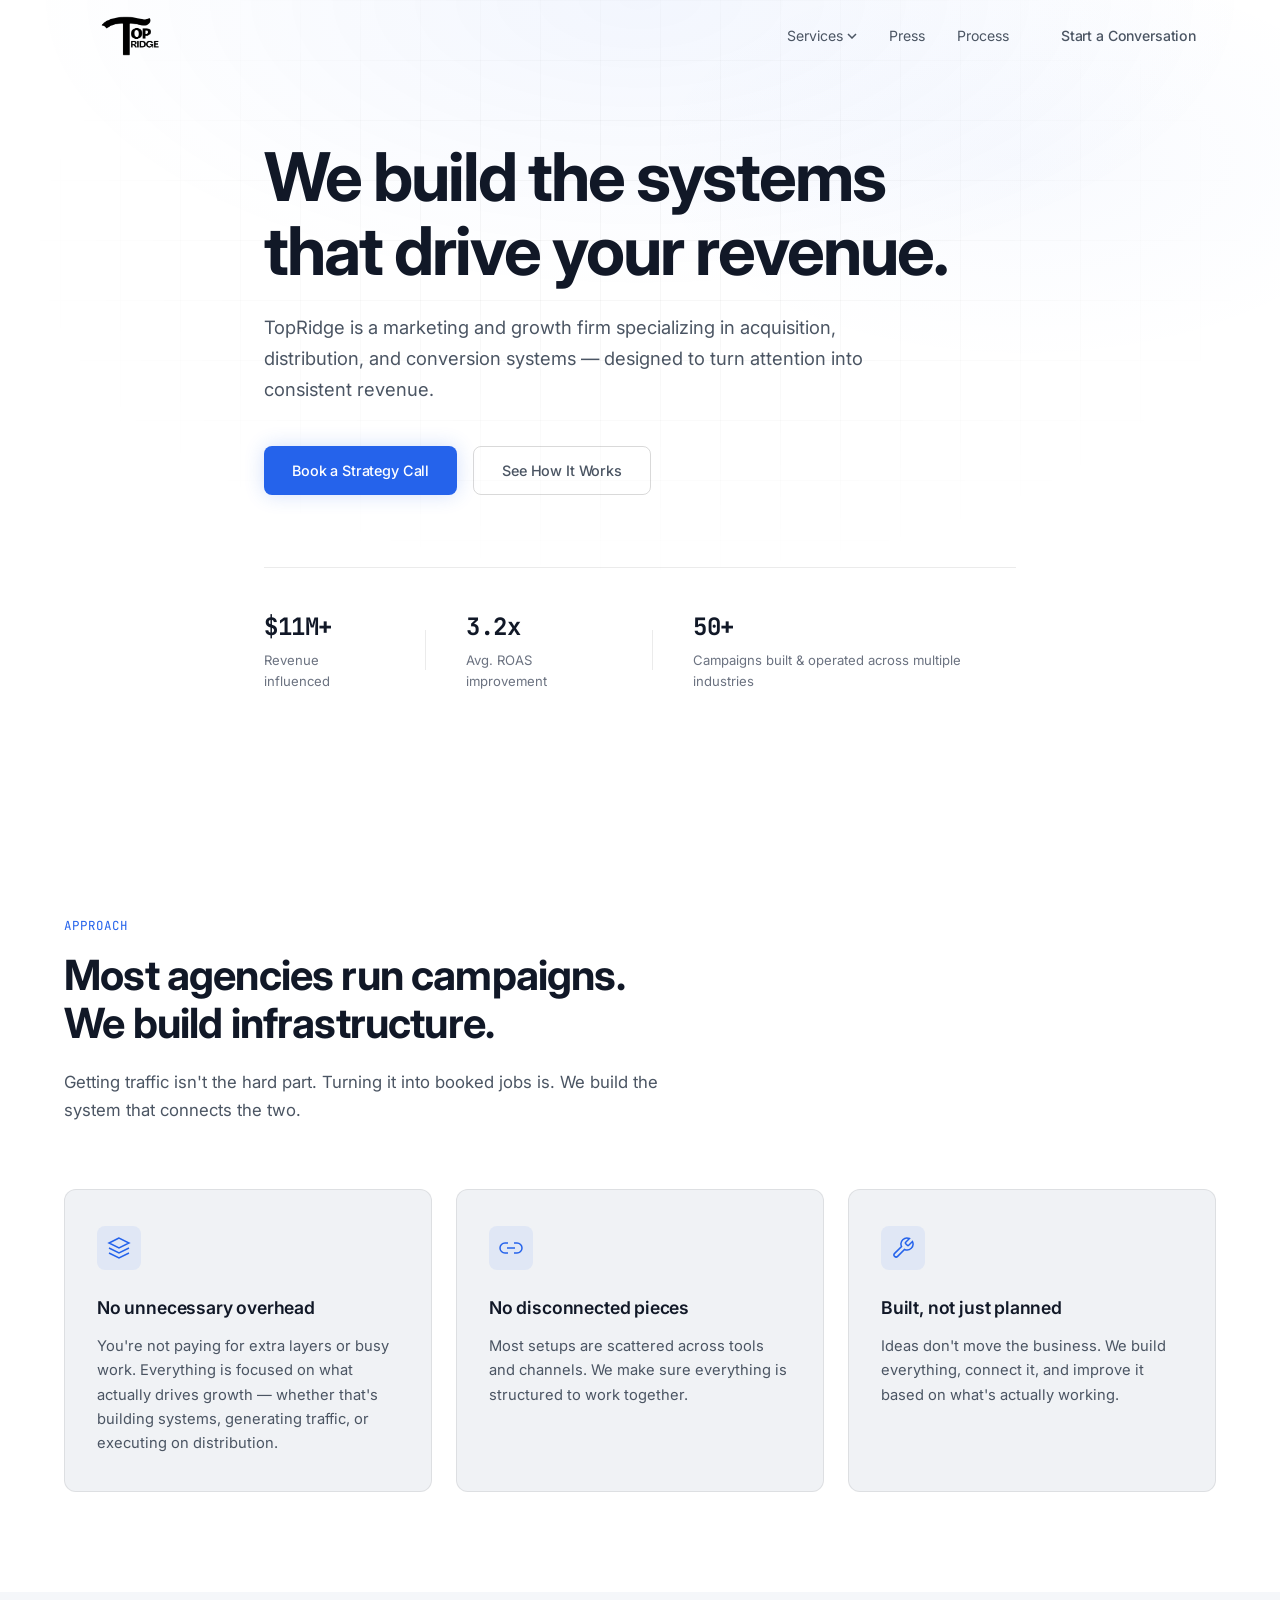
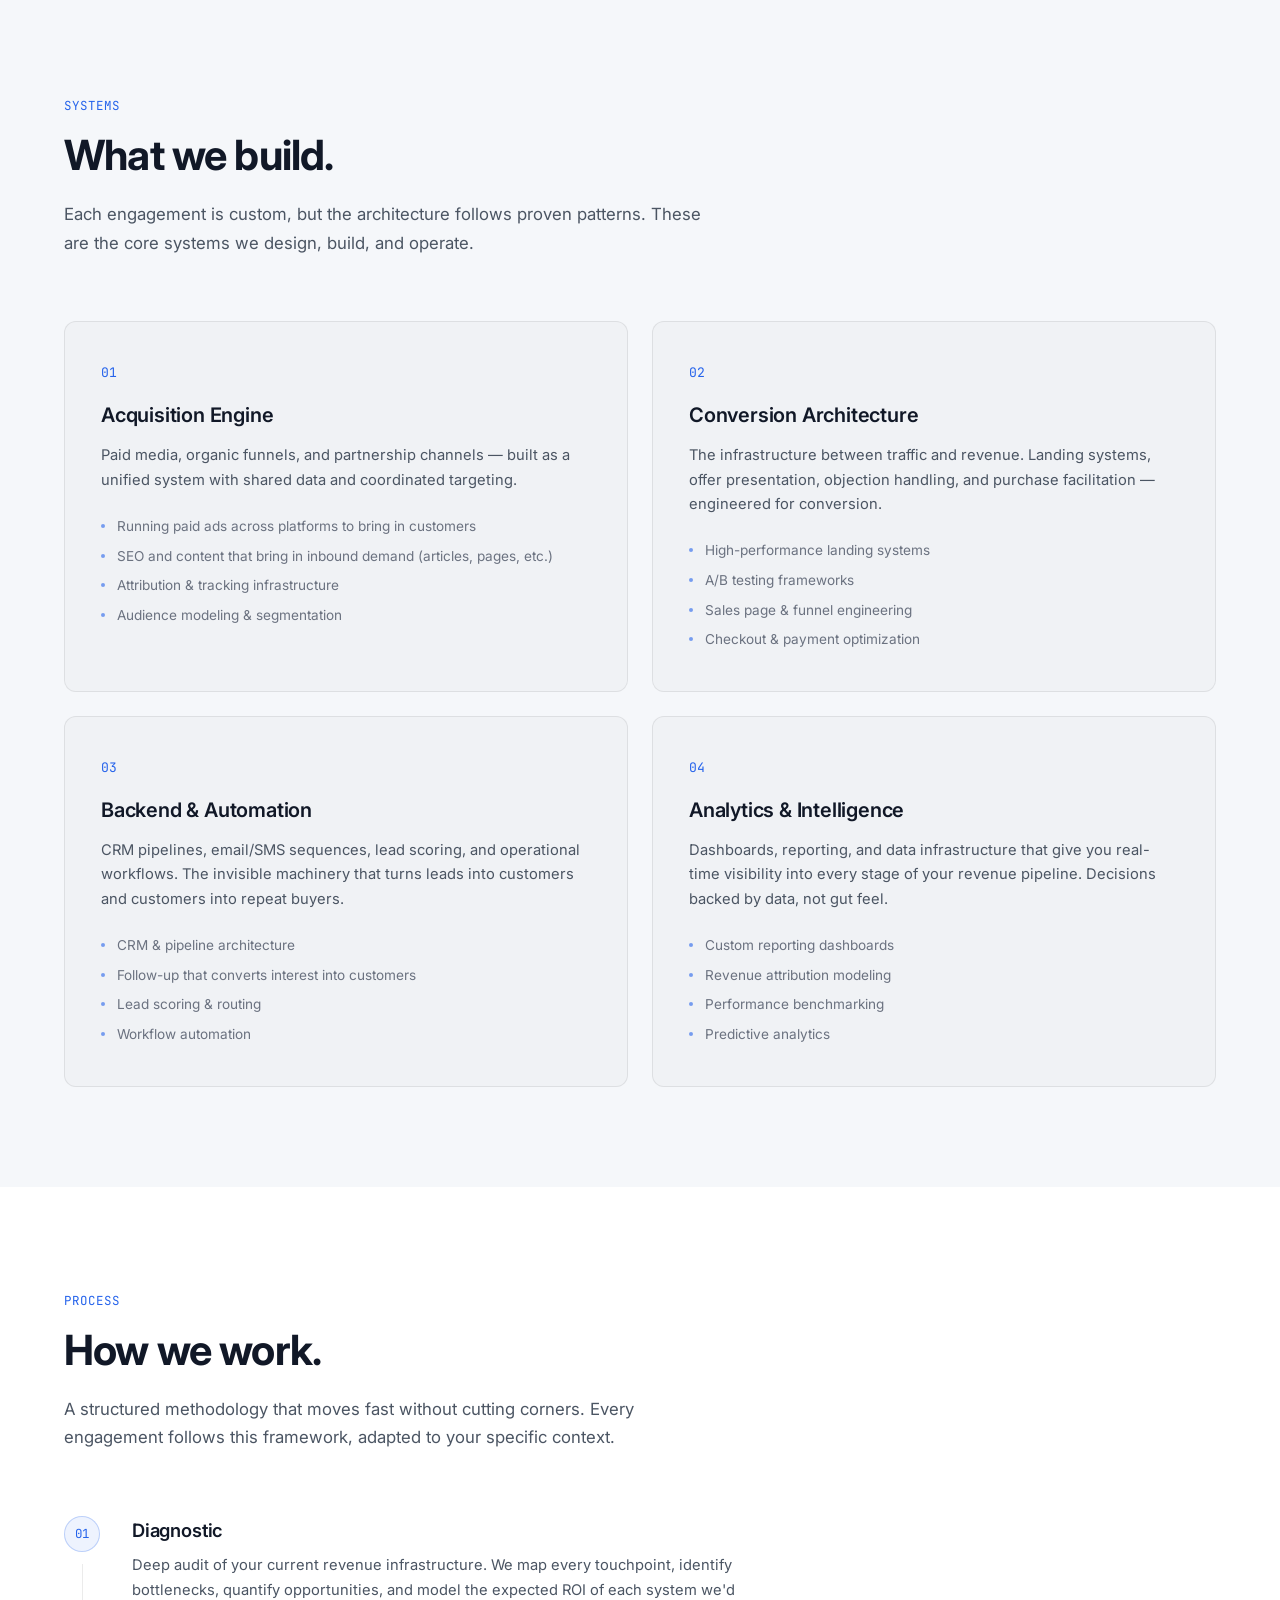
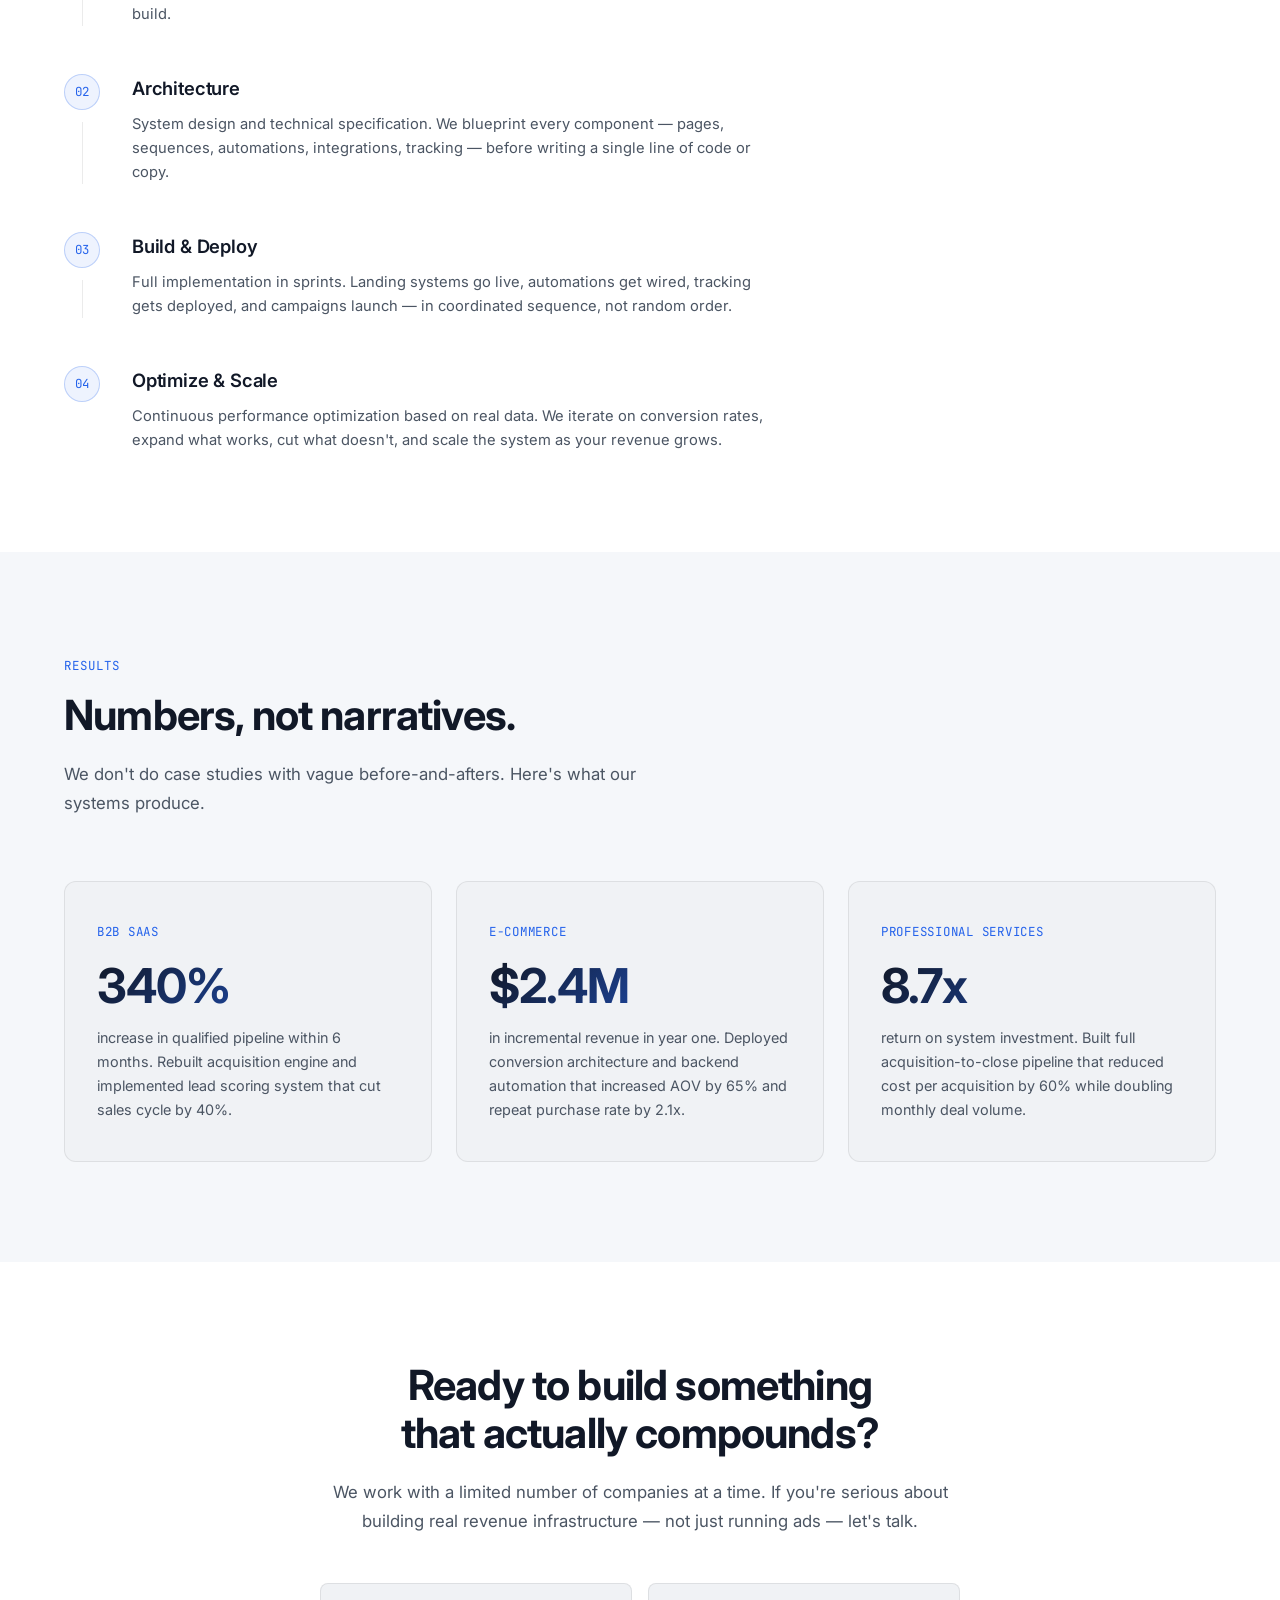
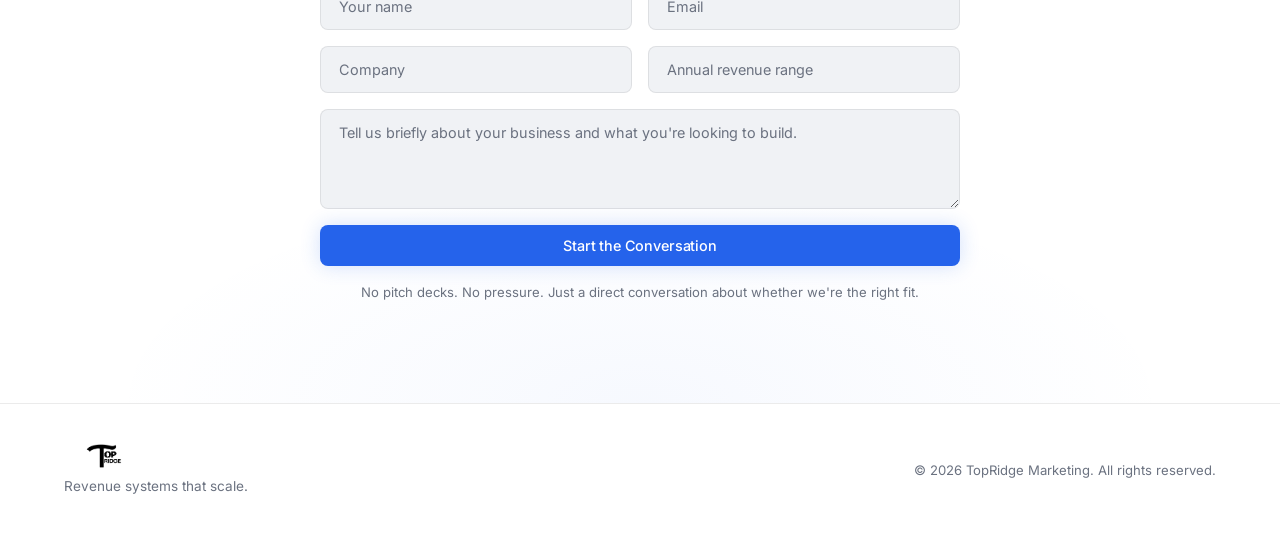
==== commit 0b797262: "Remove timeline durations from process section, replace Systems nav with Press" ====
--- a/index.html
+++ b/index.html
@@ -26,9 +26,10 @@
             <a href="/conversion">Conversion</a>
             <a href="/operations">Operations</a>
             <a href="/consulting">Consulting / Strategy</a>
-          </div>
-        </div>
-        <a href="#systems">Systems</a>
+            <a href="/press">Press</a>
+          </div>
+        </div>
+        <a href="/press">Press</a>
         <a href="#process">Process</a>
         <a href="#contact" class="btn btn-sm">Start a Conversation</a>
       </div>
@@ -181,7 +182,6 @@
             <div class="process-line"></div>
           </div>
           <div class="process-content">
-            <span class="process-duration">Week 1–2</span>
             <h3>Diagnostic</h3>
             <p>Deep audit of your current revenue infrastructure. We map every touchpoint, identify bottlenecks, quantify opportunities, and model the expected ROI of each system we'd build.</p>
           </div>
@@ -192,7 +192,6 @@
             <div class="process-line"></div>
           </div>
           <div class="process-content">
-            <span class="process-duration">Week 3–4</span>
             <h3>Architecture</h3>
             <p>System design and technical specification. We blueprint every component — pages, sequences, automations, integrations, tracking — before writing a single line of code or copy.</p>
           </div>
@@ -203,7 +202,6 @@
             <div class="process-line"></div>
           </div>
           <div class="process-content">
-            <span class="process-duration">Week 5–10</span>
             <h3>Build & Deploy</h3>
             <p>Full implementation in sprints. Landing systems go live, automations get wired, tracking gets deployed, and campaigns launch — in coordinated sequence, not random order.</p>
           </div>
@@ -214,7 +212,6 @@
             <div class="process-line"></div>
           </div>
           <div class="process-content">
-            <span class="process-duration">Ongoing</span>
             <h3>Optimize & Scale</h3>
             <p>Continuous performance optimization based on real data. We iterate on conversion rates, expand what works, cut what doesn't, and scale the system as your revenue grows.</p>
           </div>
--- a/styles.css
+++ b/styles.css
@@ -240,6 +240,31 @@
   transition: all 0.3s ease;
 }
 
+/* ---- Sticky CTA ---- */
+
+.sticky-cta {
+  position: fixed;
+  bottom: 0;
+  left: 0;
+  right: 0;
+  z-index: 90;
+  padding: 16px 0;
+  background: rgba(255, 255, 255, 0.92);
+  backdrop-filter: blur(16px);
+  border-top: 1px solid var(--border);
+  text-align: center;
+}
+
+.sticky-cta .btn {
+  min-width: 220px;
+}
+
+/* ---- Service Hero ---- */
+
+.service-hero {
+  padding-bottom: 80px;
+}
+
 /* ---- Hero ---- */
 
 .hero {
@@ -711,6 +736,233 @@
   color: var(--text-muted);
 }
 
+/* ---- Pricing Cards ---- */
+
+.pricing-grid {
+  display: grid;
+  grid-template-columns: repeat(2, 1fr);
+  gap: 32px;
+  max-width: 860px;
+  margin: 0 auto;
+}
+
+.pricing-card {
+  padding: 44px 40px;
+  background: linear-gradient(165deg, #f8f9fc 0%, #ffffff 100%);
+  border: 1px solid rgba(0, 0, 0, 0.06);
+  border-radius: 16px;
+  display: flex;
+  flex-direction: column;
+  transition: all 0.3s ease;
+  position: relative;
+  overflow: hidden;
+}
+
+.pricing-card:hover {
+  transform: translateY(-4px);
+  box-shadow: 0 20px 60px rgba(0, 0, 0, 0.08);
+}
+
+.pricing-card::before {
+  content: '';
+  position: absolute;
+  top: 0;
+  left: 0;
+  right: 0;
+  height: 4px;
+  background: linear-gradient(90deg, #e2e8f0, #cbd5e1);
+  border-radius: 16px 16px 0 0;
+}
+
+.pricing-featured {
+  background: linear-gradient(165deg, #1e293b 0%, #0f172a 100%);
+  border-color: rgba(99, 139, 255, 0.2);
+  box-shadow: 0 8px 40px rgba(37, 99, 235, 0.15), 0 0 80px rgba(37, 99, 235, 0.05);
+}
+
+.pricing-featured::before {
+  background: linear-gradient(90deg, #3b82f6, #6366f1, #8b5cf6);
+  height: 4px;
+}
+
+.pricing-featured:hover {
+  box-shadow: 0 20px 60px rgba(37, 99, 235, 0.2), 0 0 100px rgba(37, 99, 235, 0.08);
+}
+
+.pricing-featured h3,
+.pricing-featured .pricing-price {
+  color: #ffffff;
+}
+
+.pricing-featured .pricing-desc {
+  color: rgba(255, 255, 255, 0.6);
+}
+
+.pricing-featured .pricing-features li {
+  color: rgba(255, 255, 255, 0.7);
+  border-bottom-color: rgba(255, 255, 255, 0.08);
+}
+
+.pricing-featured .pricing-features li::before {
+  color: #818cf8;
+}
+
+.pricing-badge {
+  display: inline-block;
+  background: linear-gradient(135deg, #3b82f6, #6366f1);
+  color: #fff;
+  font-size: 0.72rem;
+  font-weight: 700;
+  padding: 5px 16px;
+  border-radius: 100px;
+  letter-spacing: 0.06em;
+  text-transform: uppercase;
+  margin-bottom: 20px;
+  width: fit-content;
+}
+
+.pricing-discount-badge {
+  display: inline-block;
+  background: linear-gradient(135deg, #10b981, #059669);
+  color: #fff;
+  font-size: 0.72rem;
+  font-weight: 700;
+  padding: 5px 14px;
+  border-radius: 100px;
+  letter-spacing: 0.04em;
+  text-transform: uppercase;
+  margin-left: 10px;
+}
+
+.pricing-card h3 {
+  font-size: 1.5rem;
+  font-weight: 700;
+  letter-spacing: -0.02em;
+  margin-bottom: 12px;
+}
+
+.pricing-desc {
+  font-size: 0.95rem;
+  color: var(--text-secondary);
+  line-height: 1.6;
+  margin-bottom: 28px;
+}
+
+.pricing-price-row {
+  display: flex;
+  align-items: baseline;
+  gap: 12px;
+  margin-bottom: 32px;
+}
+
+.pricing-price {
+  font-size: 2.8rem;
+  font-weight: 800;
+  letter-spacing: -0.04em;
+  font-family: var(--font-mono);
+  line-height: 1;
+}
+
+.pricing-price-original {
+  font-size: 1.3rem;
+  color: rgba(255, 255, 255, 0.35);
+  text-decoration: line-through;
+  font-family: var(--font-mono);
+  font-weight: 500;
+}
+
+.pricing-price-period {
+  font-size: 0.88rem;
+  color: var(--text-muted);
+  font-weight: 400;
+}
+
+.pricing-features {
+  list-style: none;
+  margin-bottom: 36px;
+  flex: 1;
+}
+
+.pricing-features li {
+  padding: 10px 0;
+  font-size: 0.92rem;
+  color: var(--text-secondary);
+  border-bottom: 1px solid var(--border);
+  line-height: 1.5;
+  padding-left: 28px;
+  position: relative;
+}
+
+.pricing-features li::before {
+  content: '✓';
+  position: absolute;
+  left: 0;
+  color: var(--accent);
+  font-weight: 700;
+  font-size: 0.85rem;
+}
+
+.pricing-features li:last-child {
+  border-bottom: none;
+}
+
+.pricing-card .btn-primary {
+  background: linear-gradient(135deg, #3b82f6, #6366f1);
+  box-shadow: 0 4px 20px rgba(99, 102, 241, 0.3);
+  font-weight: 600;
+  padding: 14px 28px;
+}
+
+.pricing-card .btn-primary:hover {
+  box-shadow: 0 6px 30px rgba(99, 102, 241, 0.4);
+  transform: translateY(-1px);
+}
+
+.pricing-card .btn-ghost {
+  border-color: rgba(0, 0, 0, 0.12);
+  font-weight: 600;
+  padding: 14px 28px;
+}
+
+.pricing-card .btn-ghost:hover {
+  background: var(--bg-secondary);
+  border-color: rgba(0, 0, 0, 0.2);
+}
+
+/* ---- Fit List ---- */
+
+.fit-list {
+  max-width: 640px;
+  display: flex;
+  flex-direction: column;
+  gap: 20px;
+}
+
+.fit-item {
+  display: flex;
+  align-items: flex-start;
+  gap: 16px;
+}
+
+.fit-icon {
+  flex-shrink: 0;
+  width: 32px;
+  height: 32px;
+  display: flex;
+  align-items: center;
+  justify-content: center;
+  background: var(--accent-dim);
+  border-radius: 50%;
+  color: var(--accent);
+}
+
+.fit-item p {
+  font-size: 1.05rem;
+  color: var(--text-secondary);
+  line-height: 1.6;
+  padding-top: 4px;
+}
+
 /* ---- Animations ---- */
 
 .fade-up {
@@ -733,6 +985,10 @@
   }
   
   .systems-grid {
+    grid-template-columns: 1fr;
+  }
+  
+  .pricing-grid {
     grid-template-columns: 1fr;
   }
   
@@ -786,10 +1042,30 @@
     transform: none;
     box-shadow: none;
     border: none;
+    opacity: 0;
+    visibility: hidden;
+    max-height: 0;
+    overflow: hidden;
+    padding: 0;
+    background: transparent;
+    transition: all 0.3s ease;
+  }
+  
+  .nav-dropdown.open .nav-dropdown-menu {
     opacity: 1;
     visibility: visible;
+    max-height: 300px;
     padding: 8px 0;
-    background: transparent;
+  }
+  
+  .nav-dropdown:hover .nav-dropdown-menu {
+    opacity: 0;
+    visibility: hidden;
+  }
+  
+  .nav-dropdown.open:hover .nav-dropdown-menu {
+    opacity: 1;
+    visibility: visible;
   }
   
   .nav-dropdown-menu a {
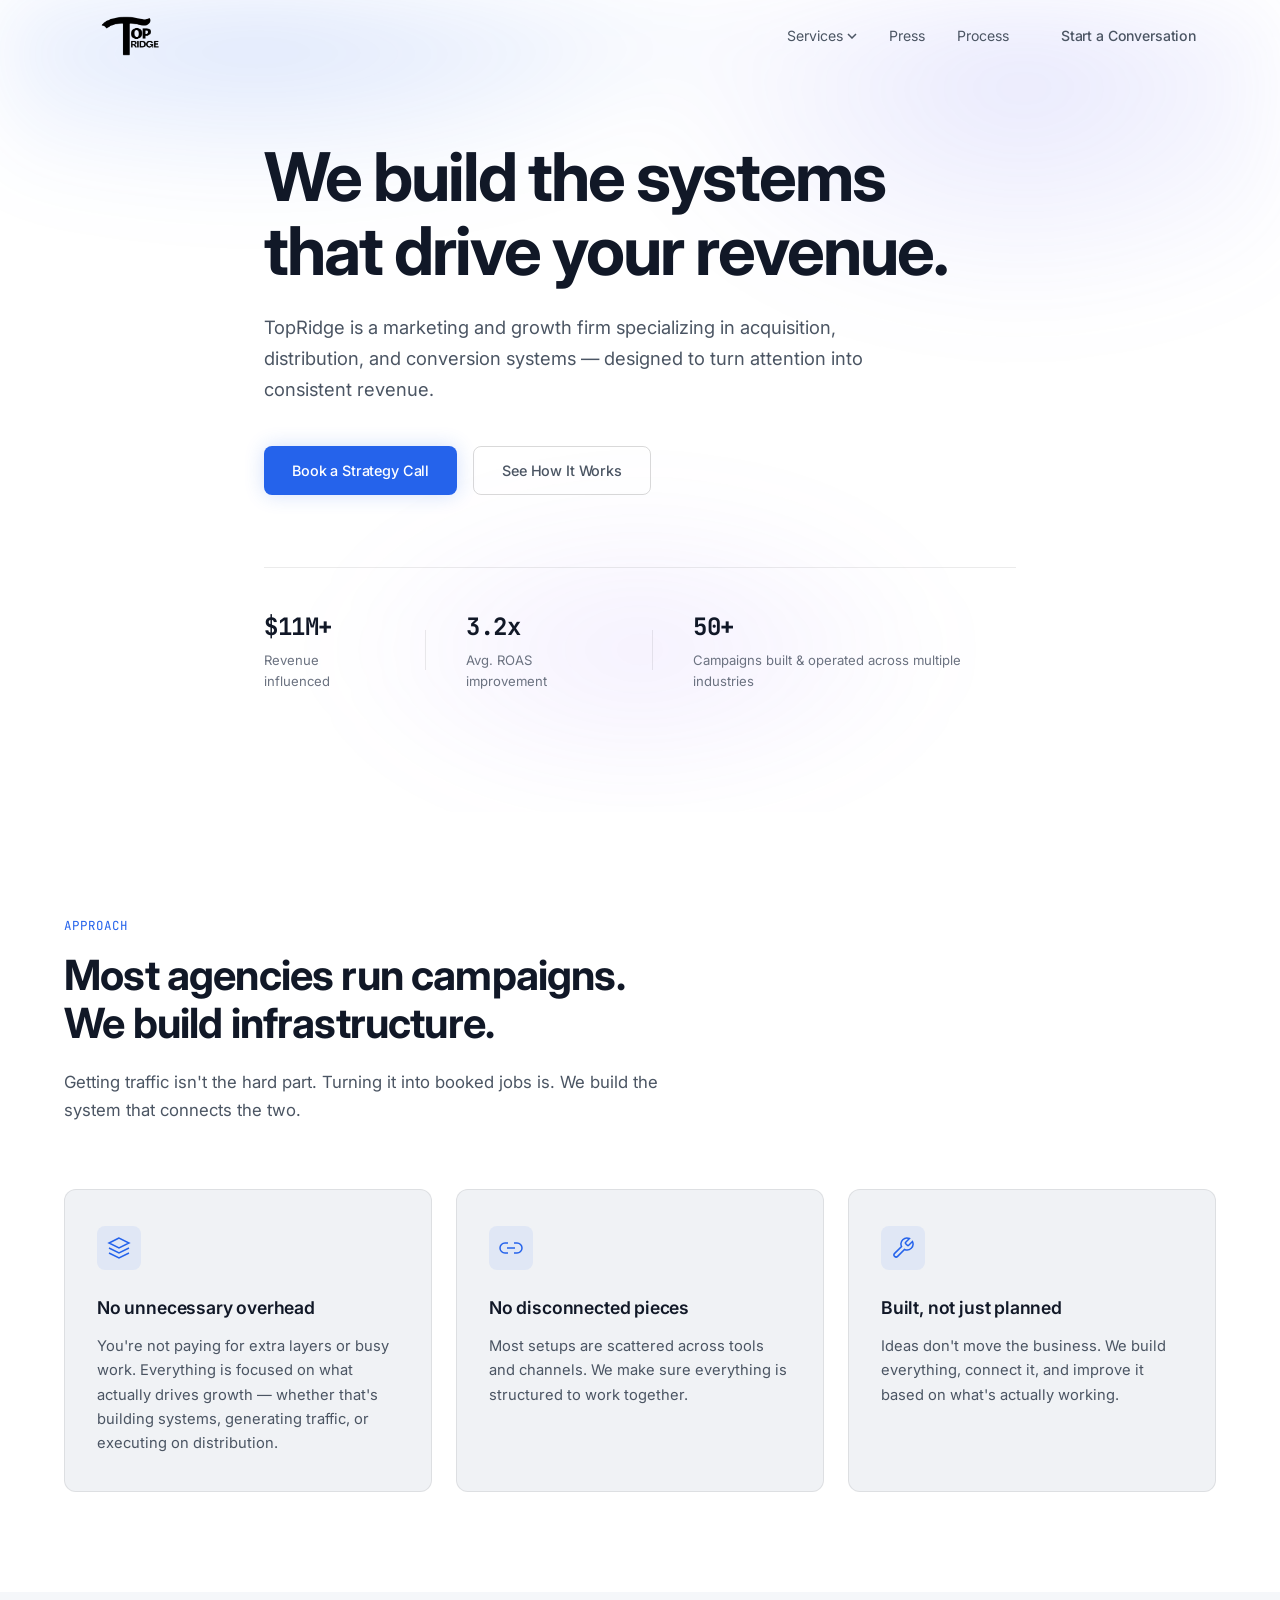
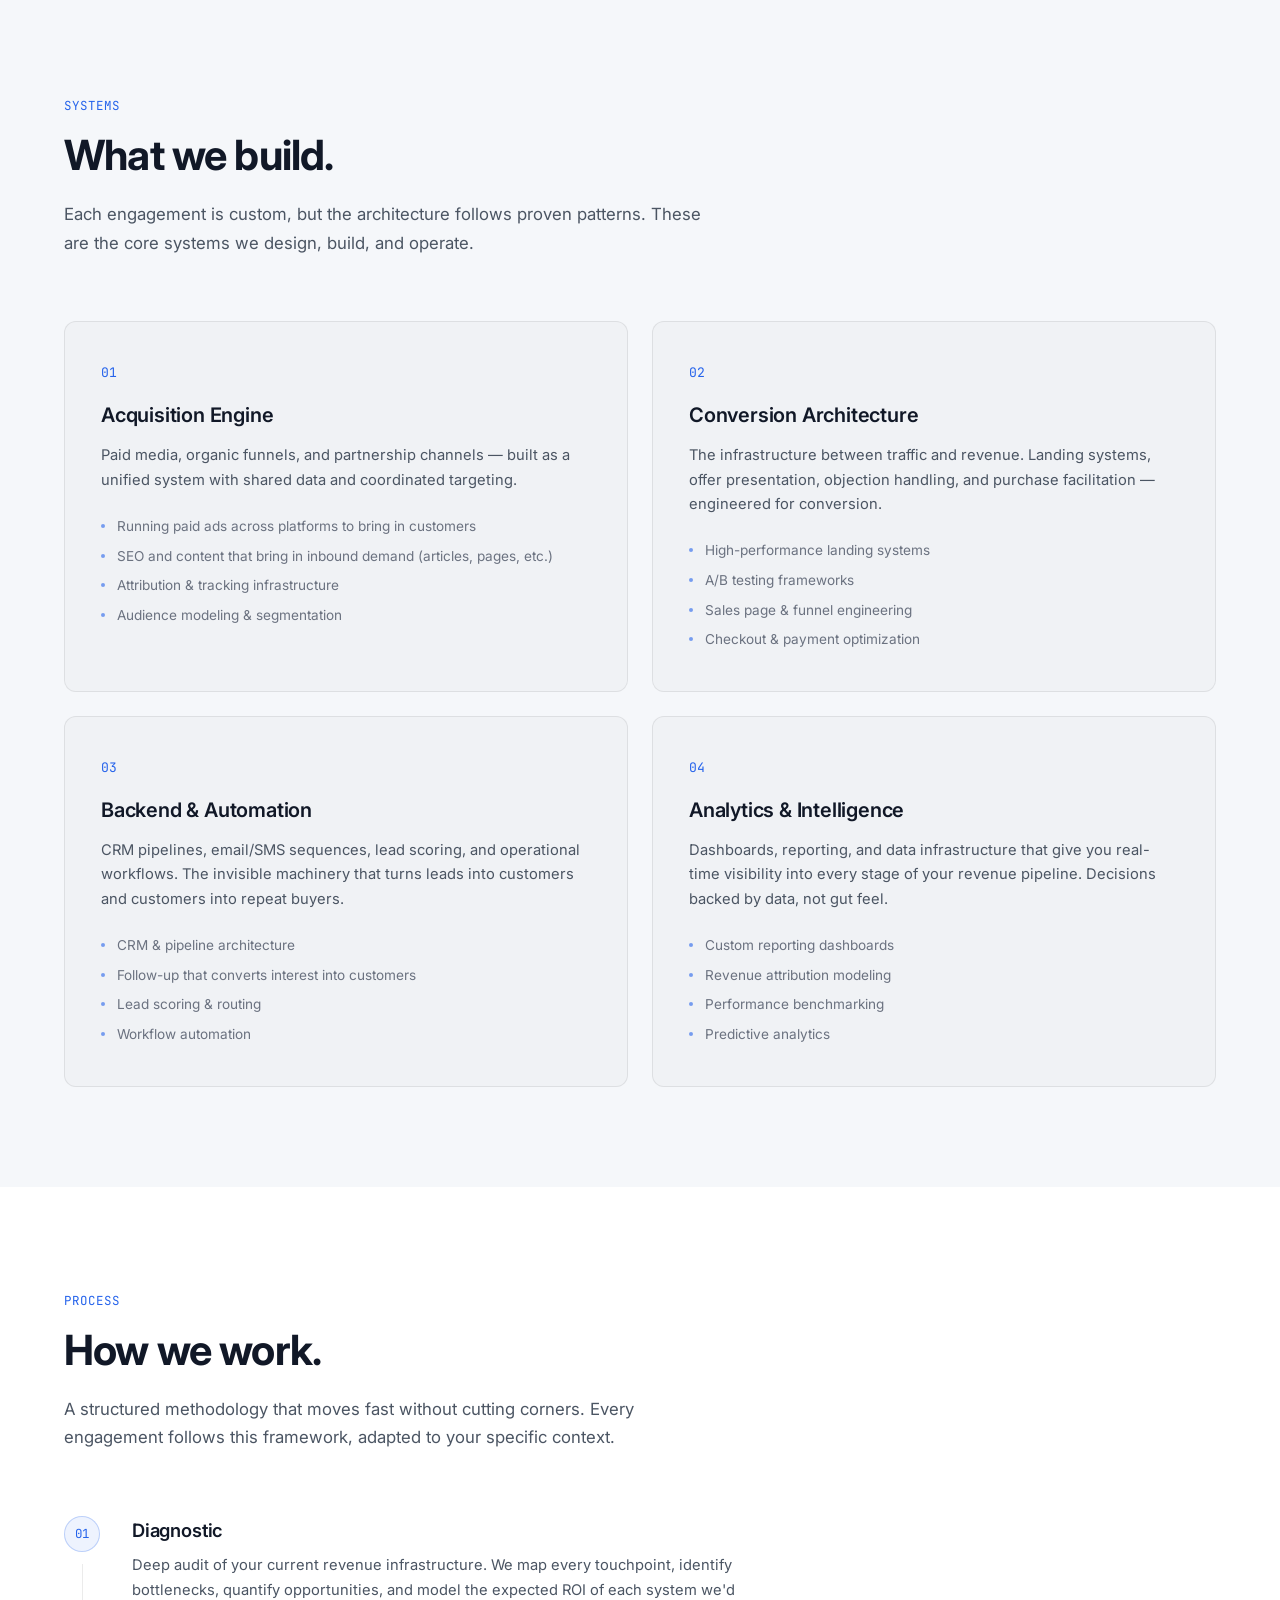
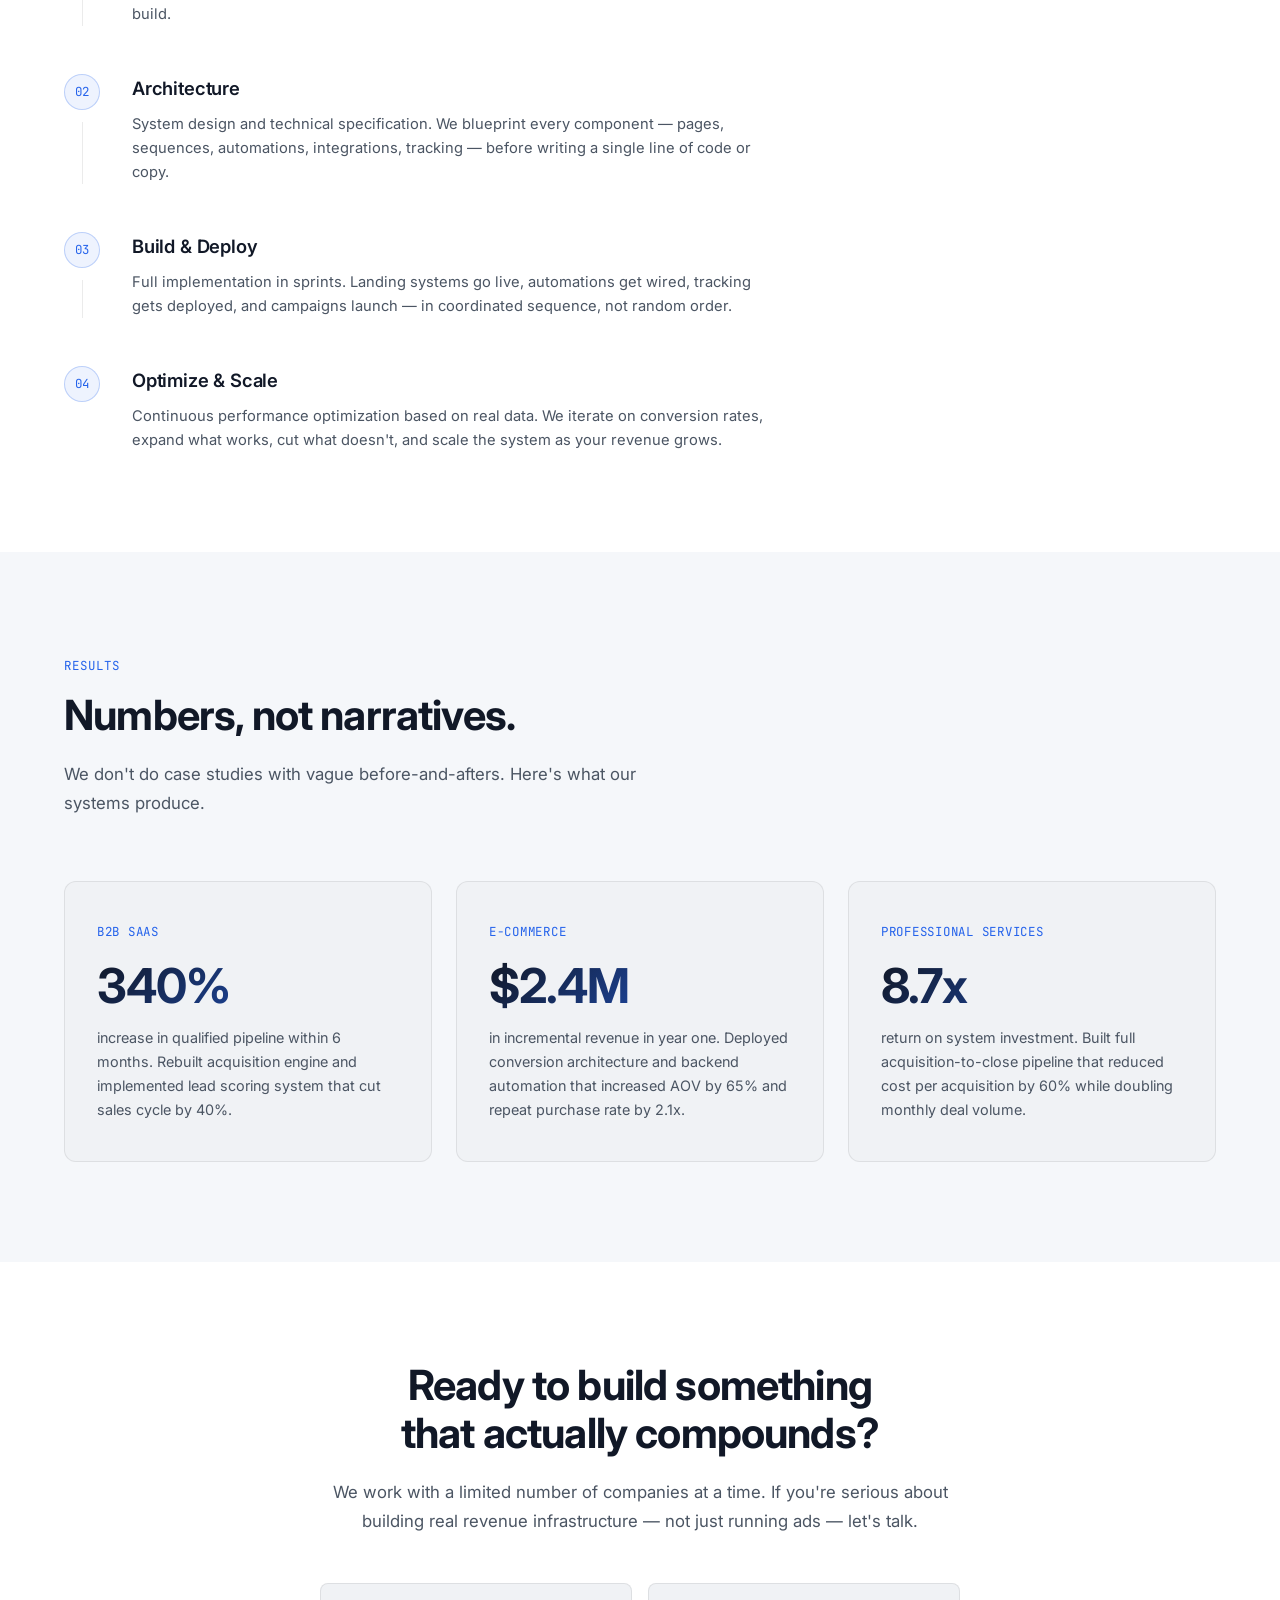
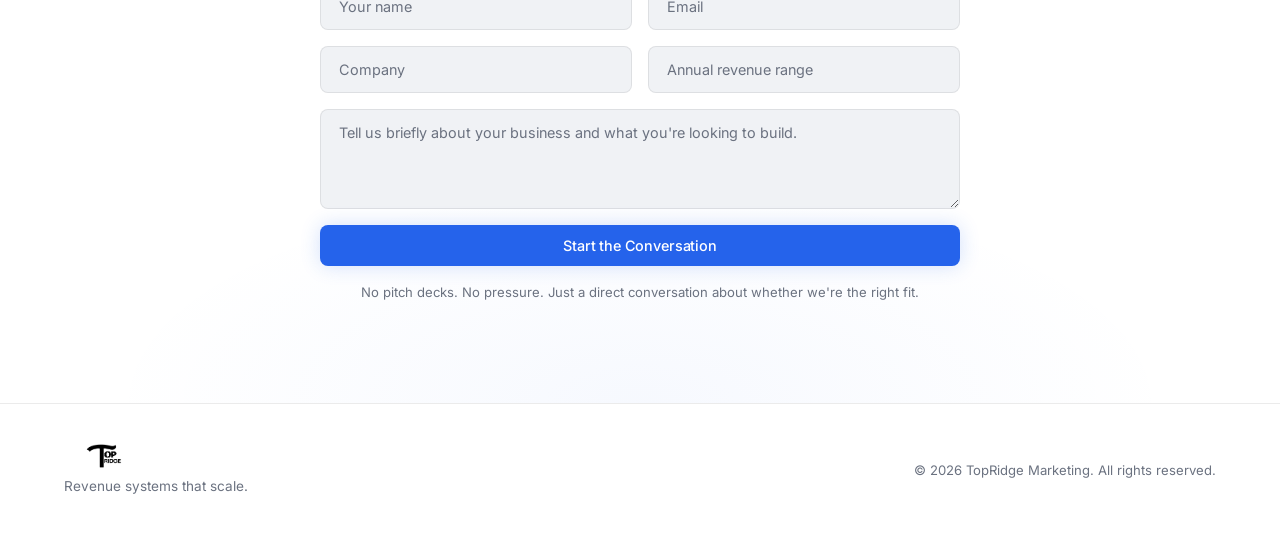
==== commit 3a8d1023: "Scope hero gradient to homepage only, bump opacity for more visibility" ====
--- a/index.html
+++ b/index.html
@@ -12,7 +12,7 @@
   <link rel="icon" href="favicon.ico">
   <link rel="apple-touch-icon" href="apple-touch-icon.png">
 </head>
-<body>
+<body class="page-home">
 
   <!-- Navigation -->
   <nav class="nav" id="nav">
--- a/styles.css
+++ b/styles.css
@@ -283,6 +283,14 @@
     radial-gradient(ellipse 60% 50% at 80% 20%, rgba(37, 99, 235, 0.03) 0%, transparent 50%);
 }
 
+.page-home .hero-bg {
+  background: 
+    radial-gradient(ellipse 80% 50% at 20% 0%, rgba(37, 99, 235, 0.18) 0%, transparent 50%),
+    radial-gradient(ellipse 60% 60% at 80% 10%, rgba(99, 102, 241, 0.14) 0%, transparent 50%),
+    radial-gradient(ellipse 50% 40% at 50% 80%, rgba(139, 92, 246, 0.09) 0%, transparent 50%);
+  filter: blur(40px);
+}
+
 .grid-overlay {
   position: absolute;
   inset: 0;
@@ -746,6 +754,11 @@
   margin: 0 auto;
 }
 
+.pricing-grid-3 {
+  grid-template-columns: repeat(3, 1fr);
+  max-width: 1100px;
+}
+
 .pricing-card {
   padding: 44px 40px;
   background: linear-gradient(165deg, #f8f9fc 0%, #ffffff 100%);
@@ -770,7 +783,7 @@
   left: 0;
   right: 0;
   height: 4px;
-  background: linear-gradient(90deg, #e2e8f0, #cbd5e1);
+  background: linear-gradient(90deg, #93c5fd, #3b82f6);
   border-radius: 16px 16px 0 0;
 }
 
@@ -859,7 +872,7 @@
   font-size: 2.8rem;
   font-weight: 800;
   letter-spacing: -0.04em;
-  font-family: var(--font-mono);
+  font-family: var(--font-sans);
   line-height: 1;
 }
 
@@ -988,7 +1001,8 @@
     grid-template-columns: 1fr;
   }
   
-  .pricing-grid {
+  .pricing-grid,
+  .pricing-grid-3 {
     grid-template-columns: 1fr;
   }
   
@@ -1008,6 +1022,16 @@
 }
 
 @media (max-width: 768px) {
+  .nav {
+    background: var(--bg-primary);
+    backdrop-filter: none;
+  }
+
+  .nav.scrolled {
+    background: var(--bg-primary);
+    backdrop-filter: none;
+  }
+
   .nav-links {
     display: none;
     position: fixed;
@@ -1015,6 +1039,9 @@
     left: 0;
     right: 0;
     bottom: 0;
+    width: 100%;
+    height: 100vh;
+    height: 100dvh;
     background: var(--bg-primary);
     border: none;
     flex-direction: column;
@@ -1022,6 +1049,7 @@
     justify-content: center;
     gap: 28px;
     z-index: 99;
+    overflow-y: auto;
   }
   
   .nav-links.open {
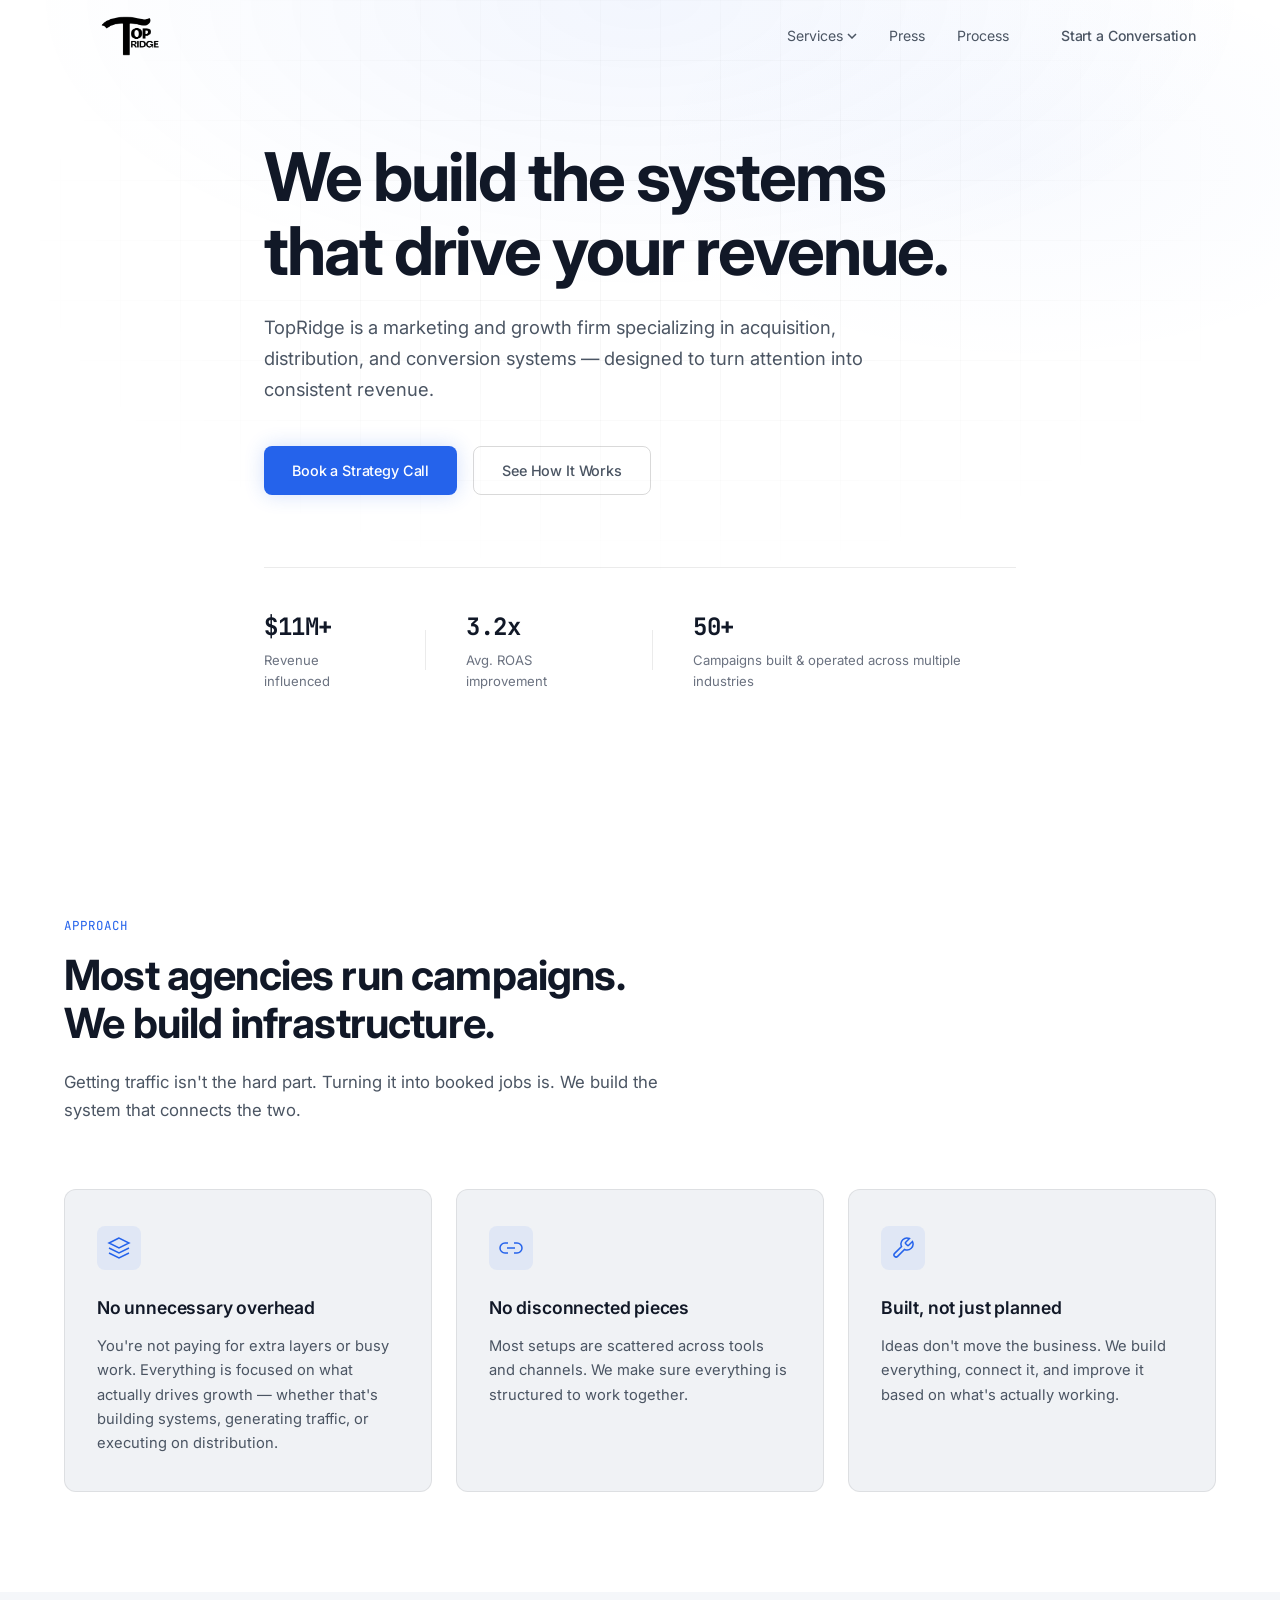
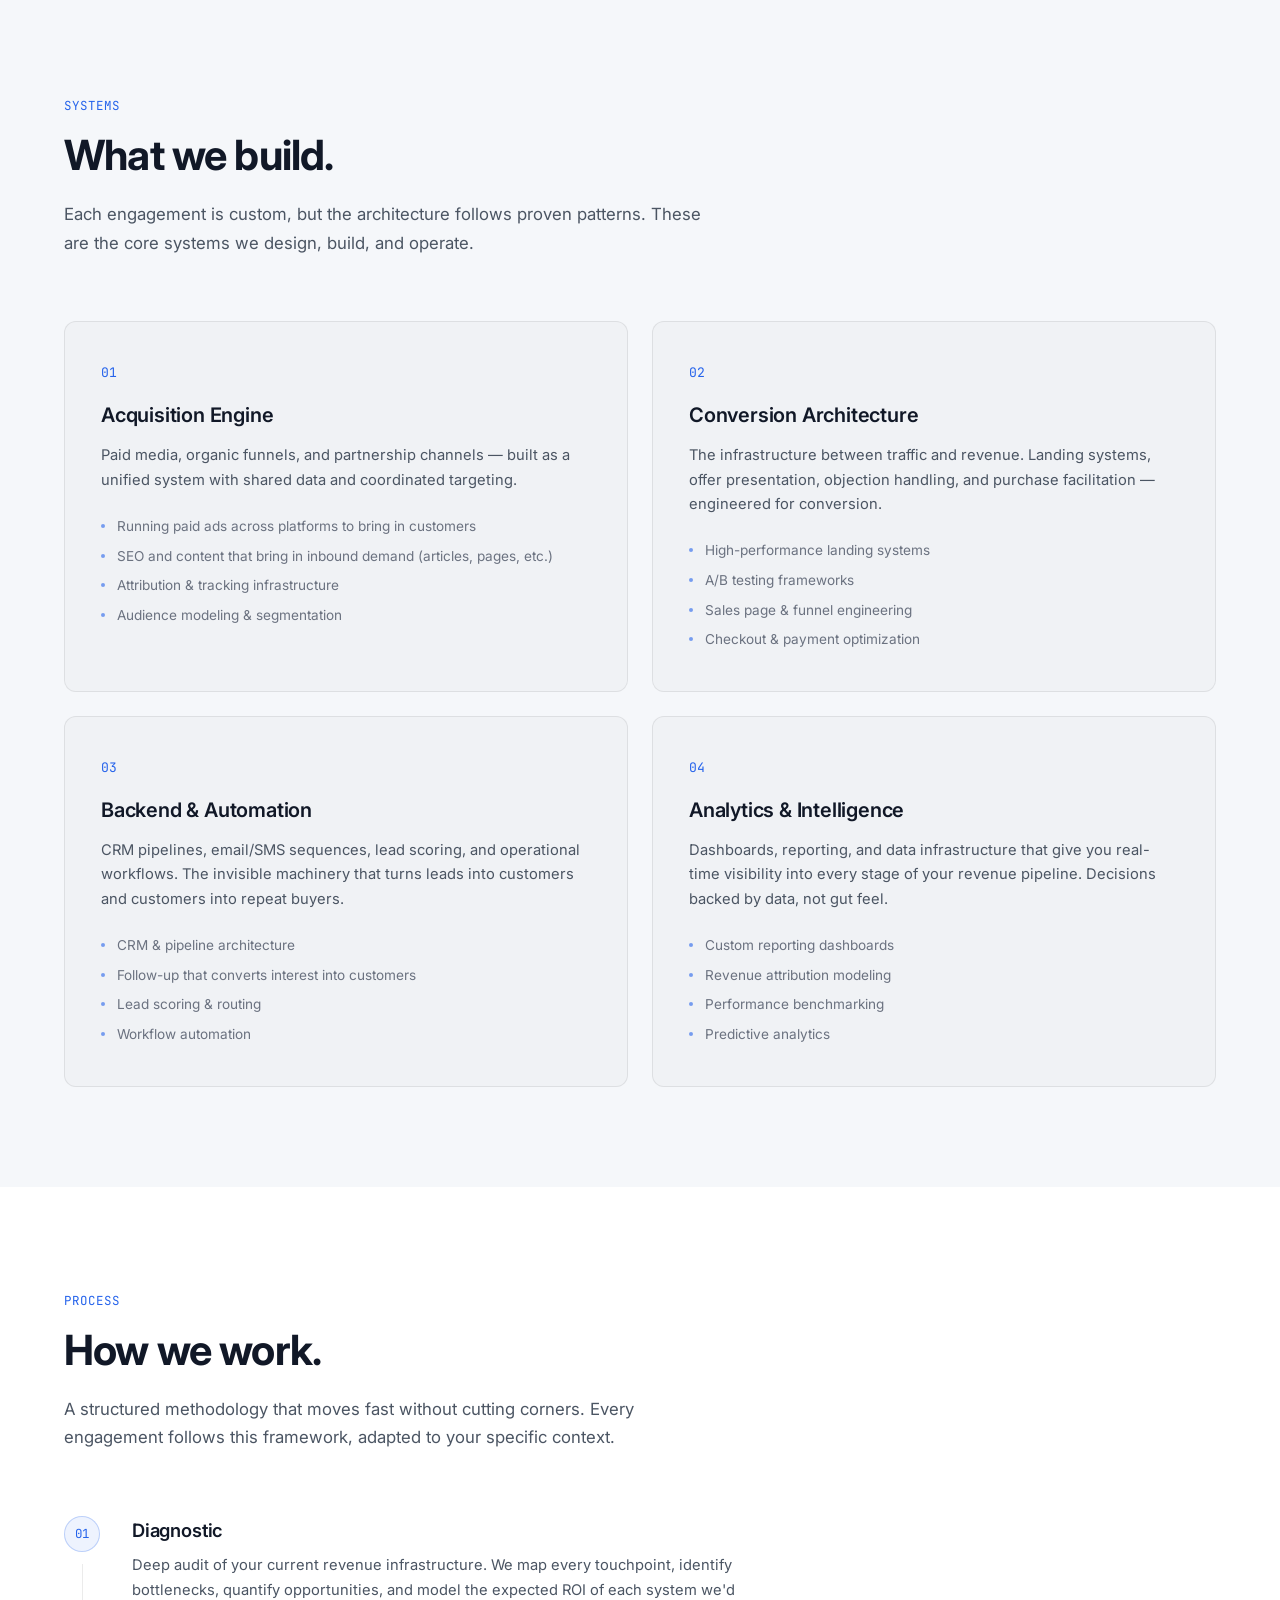
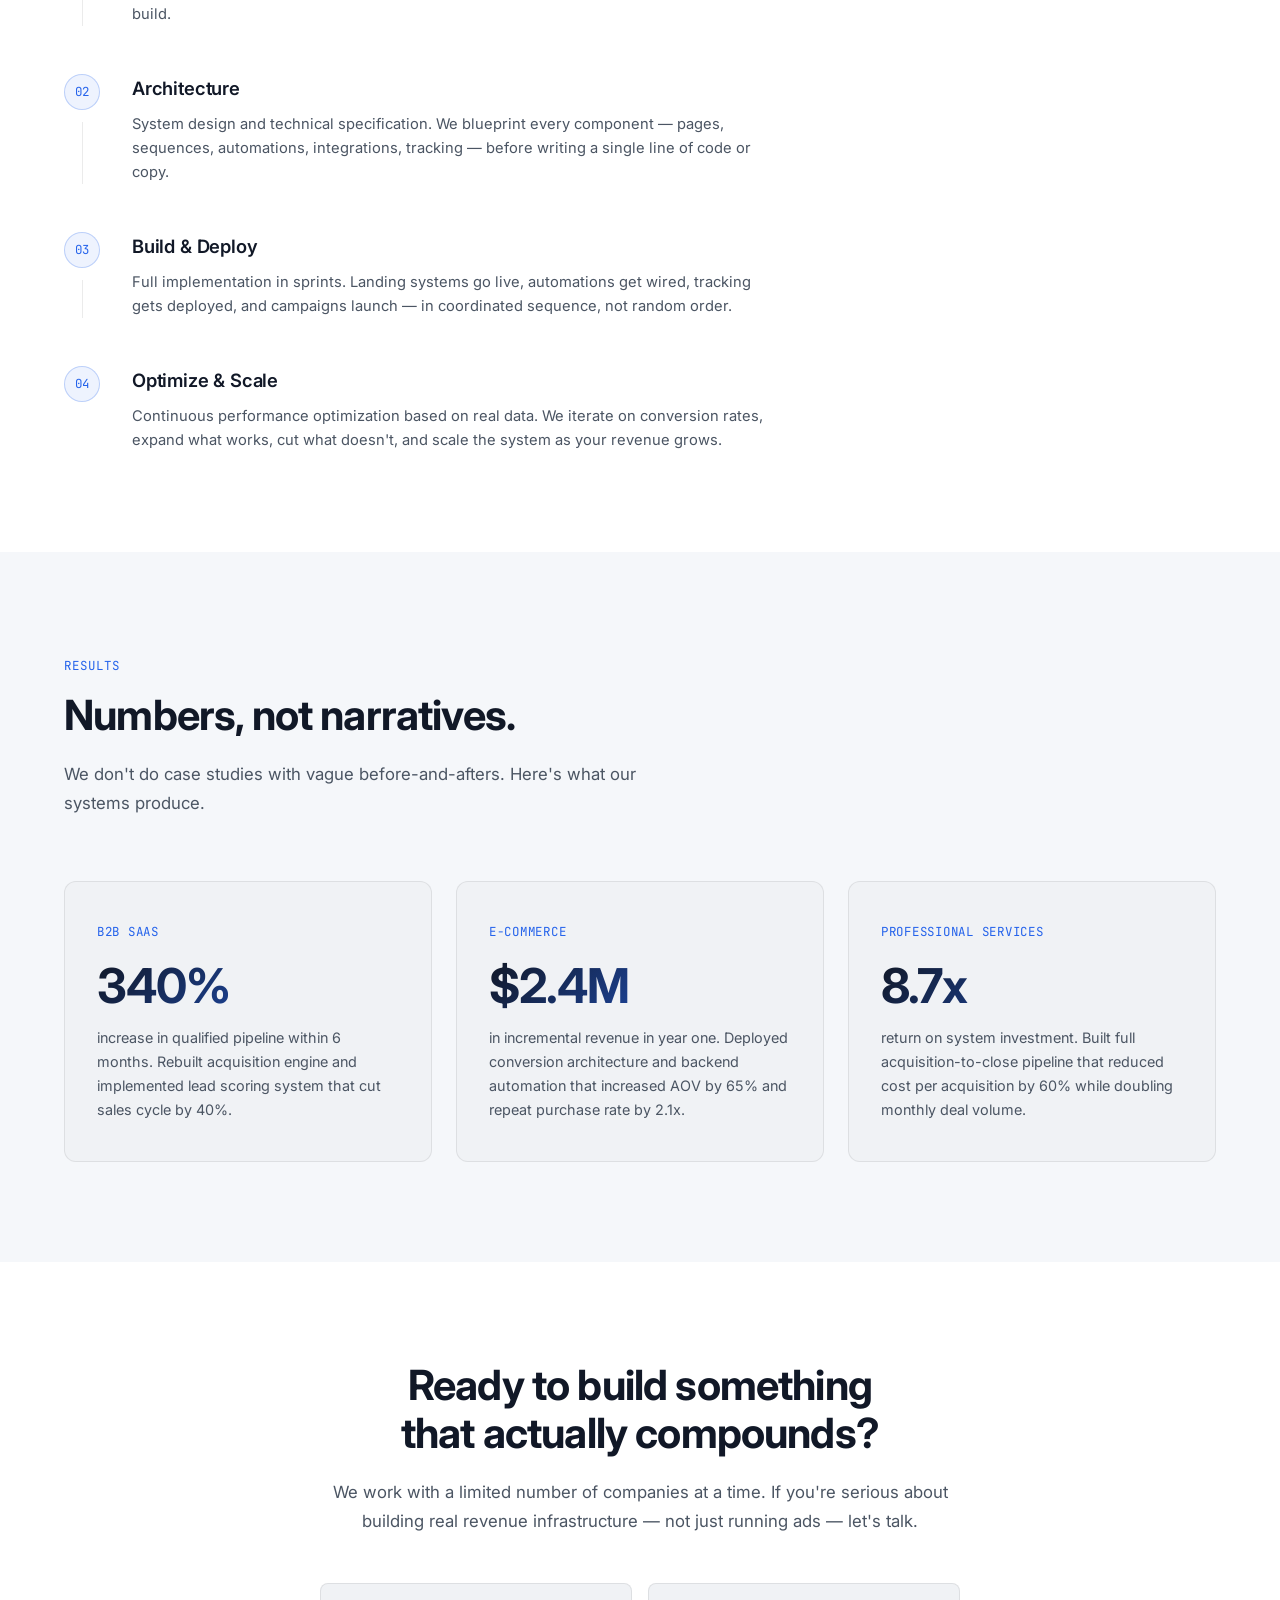
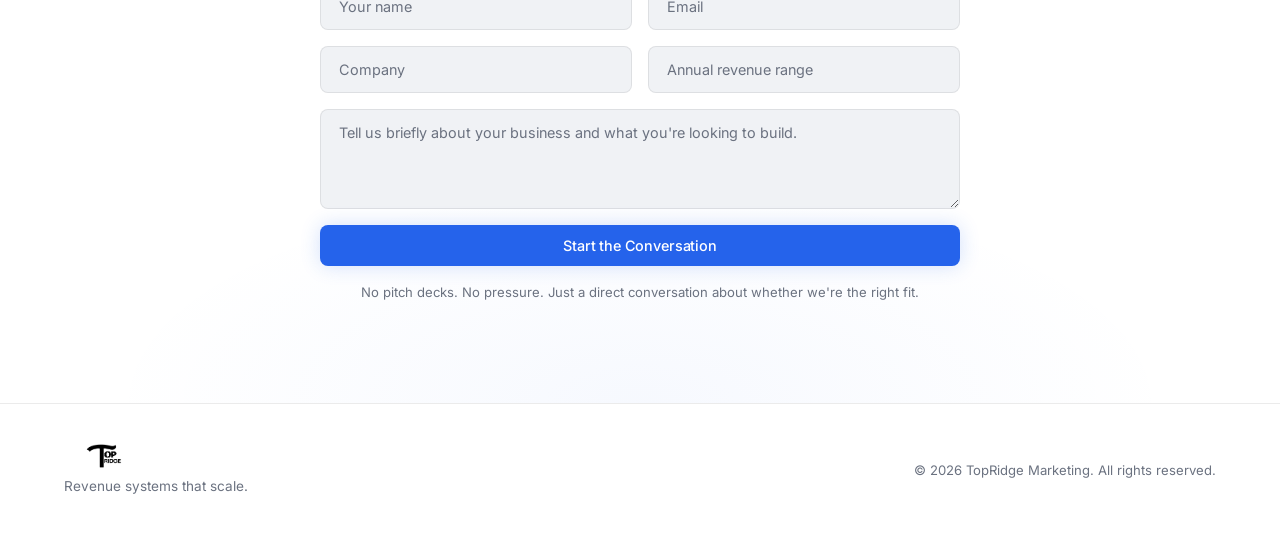
==== commit 6f9c9a08: "Revert hero gradient changes back to original" ====
--- a/index.html
+++ b/index.html
@@ -12,7 +12,7 @@
   <link rel="icon" href="favicon.ico">
   <link rel="apple-touch-icon" href="apple-touch-icon.png">
 </head>
-<body class="page-home">
+<body>
 
   <!-- Navigation -->
   <nav class="nav" id="nav">
--- a/styles.css
+++ b/styles.css
@@ -281,14 +281,6 @@
   background: 
     radial-gradient(ellipse 80% 60% at 50% 0%, rgba(37, 99, 235, 0.06) 0%, transparent 60%),
     radial-gradient(ellipse 60% 50% at 80% 20%, rgba(37, 99, 235, 0.03) 0%, transparent 50%);
-}
-
-.page-home .hero-bg {
-  background: 
-    radial-gradient(ellipse 80% 50% at 20% 0%, rgba(37, 99, 235, 0.18) 0%, transparent 50%),
-    radial-gradient(ellipse 60% 60% at 80% 10%, rgba(99, 102, 241, 0.14) 0%, transparent 50%),
-    radial-gradient(ellipse 50% 40% at 50% 80%, rgba(139, 92, 246, 0.09) 0%, transparent 50%);
-  filter: blur(40px);
 }
 
 .grid-overlay {
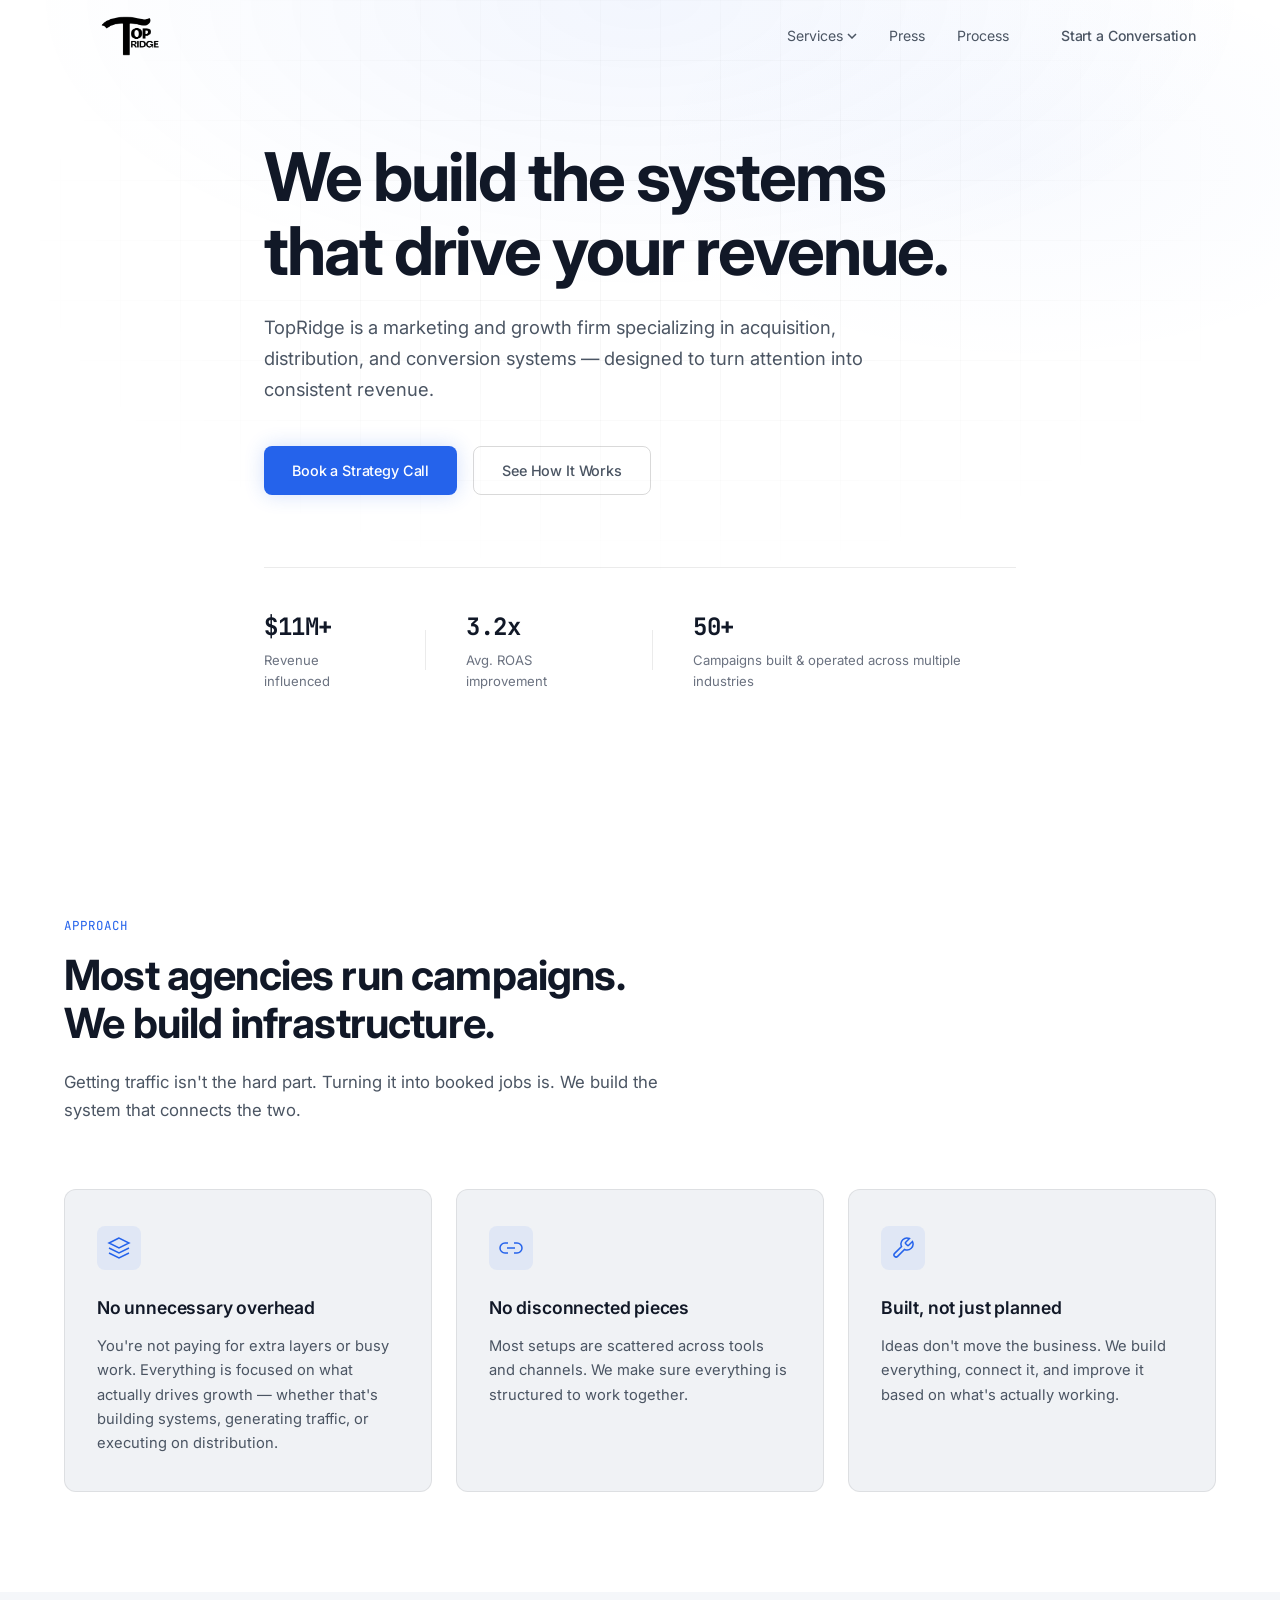
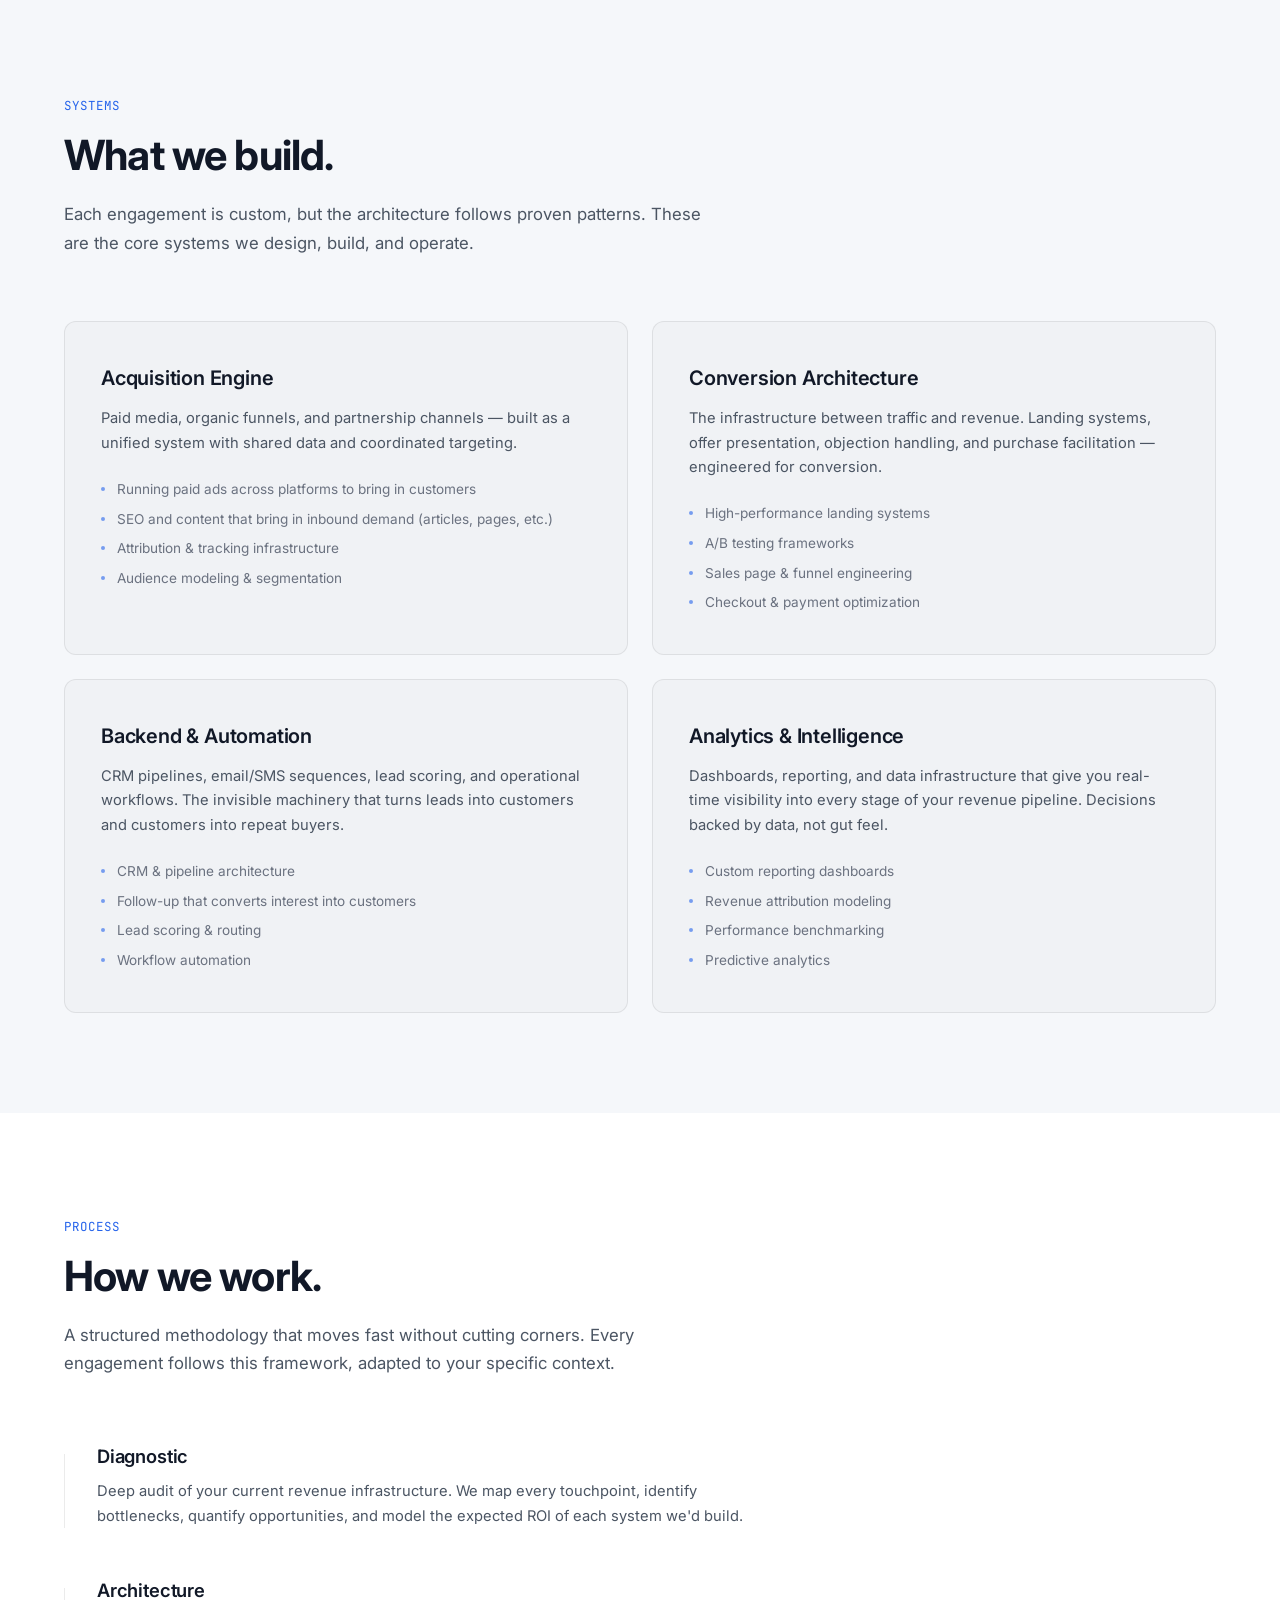
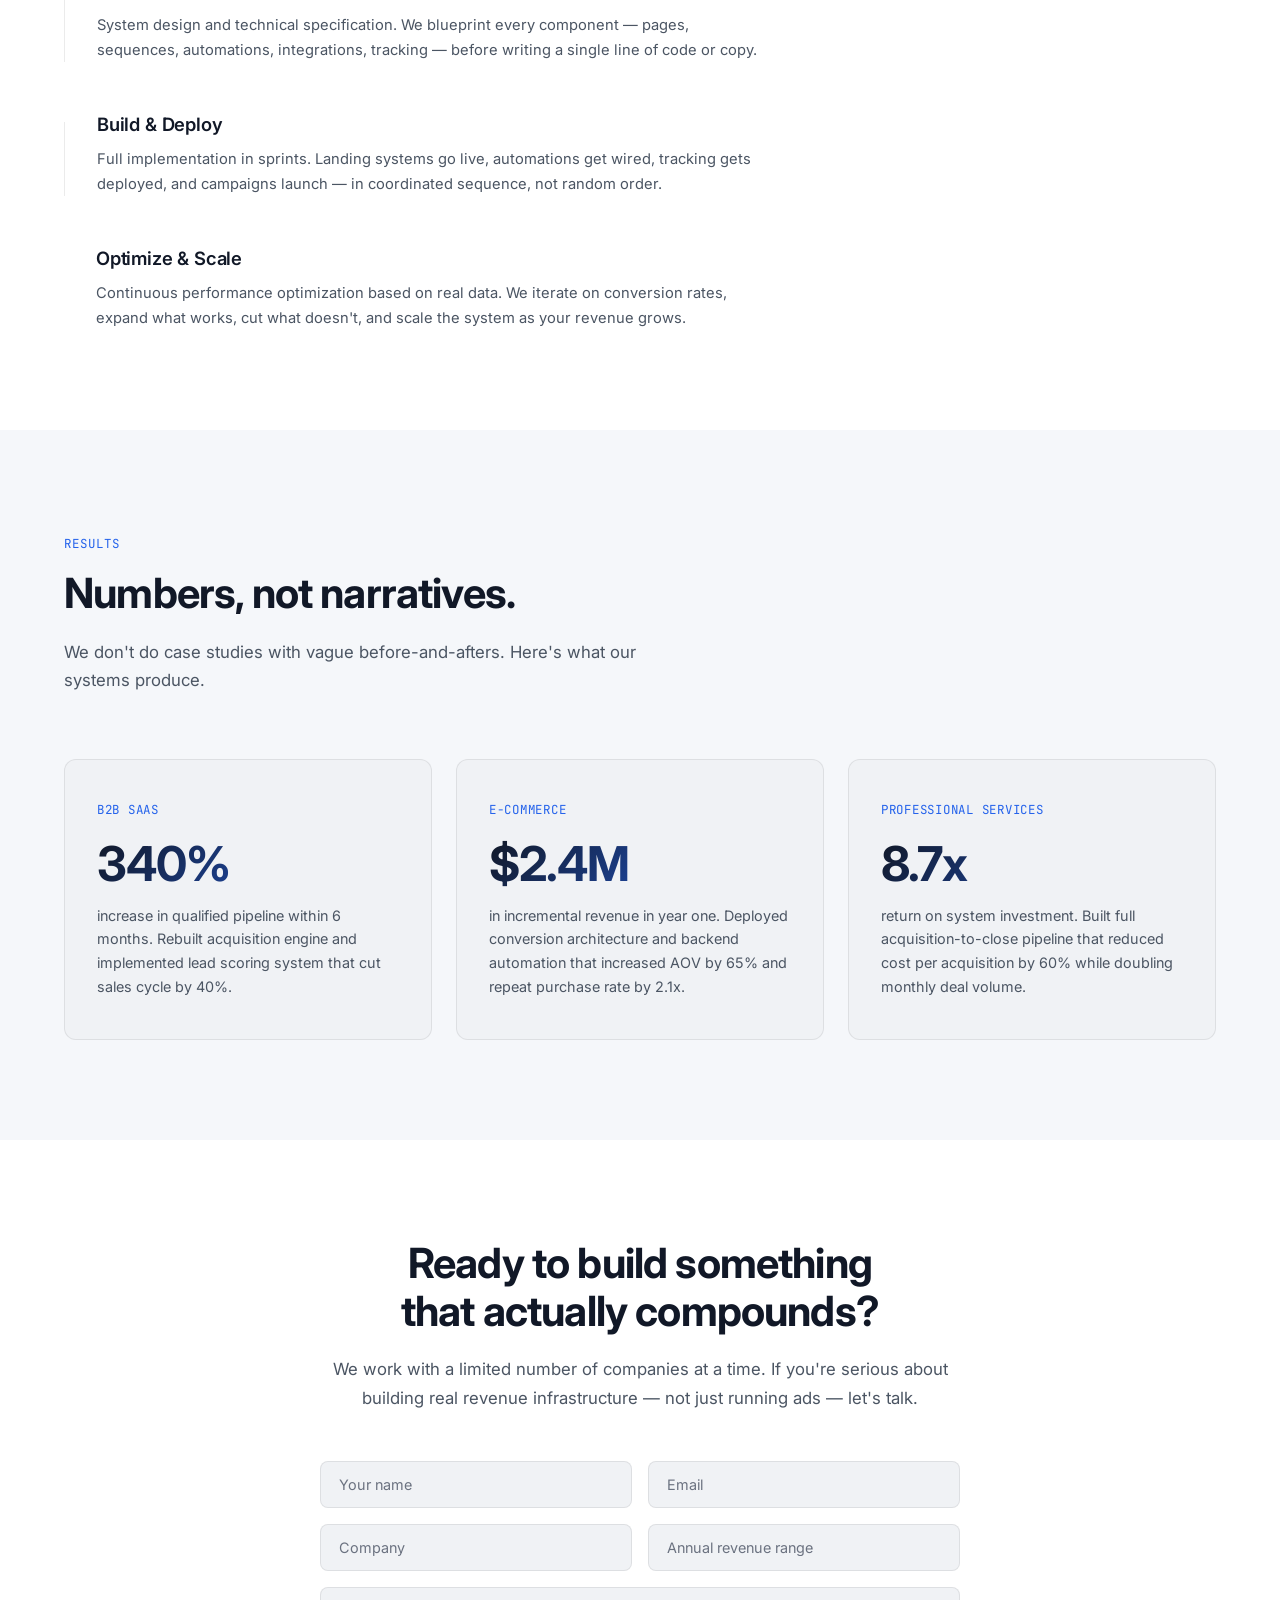
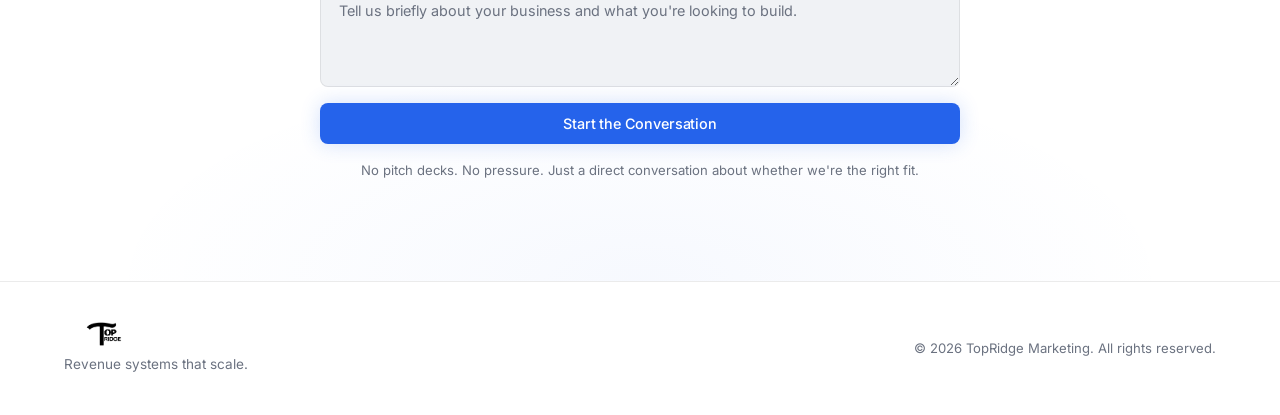
==== commit fe8ae48f: "Remove duration labels and numbered badges across all pages, add color to press page cards" ====
--- a/index.html
+++ b/index.html
@@ -120,7 +120,6 @@
       </div>
       <div class="systems-grid">
         <div class="system-card">
-          <div class="system-number">01</div>
           <h3>Acquisition Engine</h3>
           <p>Paid media, organic funnels, and partnership channels — built as a unified system with shared data and coordinated targeting.</p>
           <ul class="system-details">
@@ -131,7 +130,6 @@
           </ul>
         </div>
         <div class="system-card">
-          <div class="system-number">02</div>
           <h3>Conversion Architecture</h3>
           <p>The infrastructure between traffic and revenue. Landing systems, offer presentation, objection handling, and purchase facilitation — engineered for conversion.</p>
           <ul class="system-details">
@@ -142,7 +140,6 @@
           </ul>
         </div>
         <div class="system-card">
-          <div class="system-number">03</div>
           <h3>Backend & Automation</h3>
           <p>CRM pipelines, email/SMS sequences, lead scoring, and operational workflows. The invisible machinery that turns leads into customers and customers into repeat buyers.</p>
           <ul class="system-details">
@@ -153,7 +150,6 @@
           </ul>
         </div>
         <div class="system-card">
-          <div class="system-number">04</div>
           <h3>Analytics & Intelligence</h3>
           <p>Dashboards, reporting, and data infrastructure that give you real-time visibility into every stage of your revenue pipeline. Decisions backed by data, not gut feel.</p>
           <ul class="system-details">
@@ -178,7 +174,6 @@
       <div class="process-timeline">
         <div class="process-step">
           <div class="process-marker">
-            <span class="process-num">01</span>
             <div class="process-line"></div>
           </div>
           <div class="process-content">
@@ -188,7 +183,6 @@
         </div>
         <div class="process-step">
           <div class="process-marker">
-            <span class="process-num">02</span>
             <div class="process-line"></div>
           </div>
           <div class="process-content">
@@ -198,7 +192,6 @@
         </div>
         <div class="process-step">
           <div class="process-marker">
-            <span class="process-num">03</span>
             <div class="process-line"></div>
           </div>
           <div class="process-content">
@@ -208,7 +201,6 @@
         </div>
         <div class="process-step">
           <div class="process-marker">
-            <span class="process-num">04</span>
             <div class="process-line"></div>
           </div>
           <div class="process-content">
